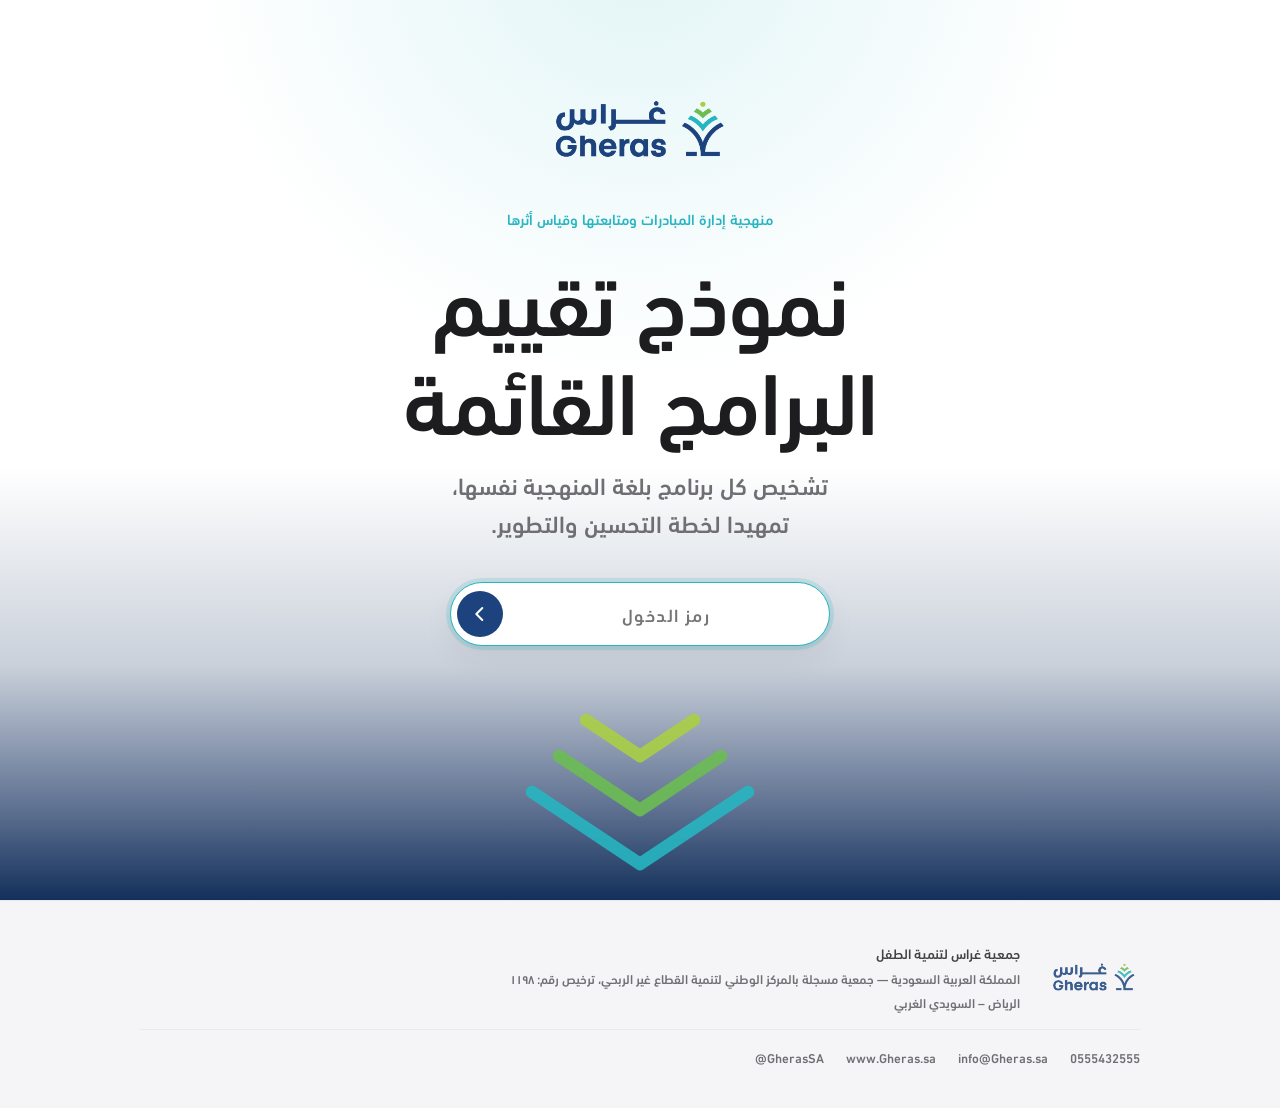
==== public/index.html @ 36a34390 "Add program evaluation form (Netlify site + Google Sheets Apps Script backend) Static Arabic RTL for" ====
<!doctype html>
<html lang="ar" dir="rtl">
<head>
  <meta charset="utf-8">
  <meta name="viewport" content="width=device-width, initial-scale=1, viewport-fit=cover">
  <meta name="theme-color" content="#ffffff">
  <meta name="robots" content="noindex, nofollow">
  <title>نموذج تقييم البرامج القائمة — غراس</title>
  <link rel="icon" type="image/png" href="assets/logo.png">
  <link rel="preload" href="assets/fonts/din-next-arabic.woff2" as="font" type="font/woff2" crossorigin>
  <link rel="stylesheet" href="styles.css">
</head>
<body>

  <!-- الشريط العلوي -->
  <header class="topbar" id="topbar" hidden>
    <div class="topbar-inner">
      <img class="topbar-logo" src="assets/logo.png" alt="غراس">
      <div class="topbar-title" id="topbarTitle"></div>
      <div class="topbar-save" id="saveState" aria-live="polite"></div>
    </div>
    <div class="progress" id="progress" aria-hidden="true"></div>
  </header>

  <main id="app">

    <!-- ١) شاشة الدخول -->
    <section class="screen gate" id="screenGate">
      <div class="gate-glow" aria-hidden="true"></div>
      <div class="gate-inner reveal">
        <img class="gate-logo" src="assets/logo.png" alt="جمعية غراس لتنمية الطفل">
        <p class="eyebrow">منهجية إدارة المبادرات ومتابعتها وقياس أثرها</p>
        <h1 class="display">نموذج تقييم<br>البرامج القائمة</h1>
        <p class="lede">تشخيص كل برنامج بلغة المنهجية نفسها،<br class="br-wide">تمهيدا لخطة التحسين والتطوير.</p>

        <form class="gate-form" id="gateForm" autocomplete="off" novalidate>
          <label class="sr-only" for="accessCode">رمز الدخول</label>
          <div class="pill-input">
            <input id="accessCode" type="password" inputmode="text" placeholder="رمز الدخول" required>
            <button type="submit" class="pill-btn" aria-label="دخول">
              <svg viewBox="0 0 24 24" width="22" height="22" aria-hidden="true"><path d="M14.5 5.5 8 12l6.5 6.5" fill="none" stroke="currentColor" stroke-width="2.2" stroke-linecap="round" stroke-linejoin="round"/></svg>
            </button>
          </div>
          <p class="form-msg" id="gateMsg" role="alert"></p>
        </form>
      </div>
      <div class="gate-art" aria-hidden="true">
        <svg viewBox="0 0 400 220" class="chevrons">
          <g fill="none" stroke-linecap="round" stroke-linejoin="round" stroke-width="14">
            <path class="c1" d="M140 40 L200 80 L260 40" stroke="#A9CF45"/>
            <path class="c2" d="M110 80 L200 140 L290 80" stroke="#6CBD53"/>
            <path class="c3" d="M80 120 L200 200 L320 120" stroke="#27B5C1"/>
          </g>
        </svg>
      </div>
    </section>

    <!-- ٢) التمهيد -->
    <section class="screen intro" id="screenIntro" hidden>
      <div class="hero">
        <p class="eyebrow reveal">جمعية غراس لتنمية الطفل</p>
        <h1 class="display reveal">تحليل،<br><span class="grad">لا محاسبة.</span></h1>
        <p class="lede reveal">الغرض كما تنص المنهجية: معرفة ما حدث ولماذا، لا البحث عن المقصر.</p>
        <div class="hero-meta reveal">
          <span>٧ محاور</span><span class="dot"></span><span>٣٨ سؤالا</span><span class="dot"></span><span>نحو ١٥ دقيقة</span>
        </div>
      </div>

      <div class="wrap">
        <article class="prose reveal">
          <p>الحمد لله رب العالمين وصلى الله وسلم على نبينا محمد وبعد:</p>
          <p>فمن مخرجات مشروع (آفاق) صاحب الأثر الكبير جاءت مبادرة (منهجية إدارة المبادرات ومتابعتها وقياس أثرها) من إعداد المستشار باسل الرشود لتقود المبادرة في الجمعية من الفكرة إلى قياس أثرها بلغة واحدة ونماذج عملية وتنقل إدارتها (من نمط قائم على النشاط إلى نمط قائم على الأثر يتمحور حول المستفيد)</p>
          <p>وتفعيلا لهذه المنهجية أعددنا (نموذج تقييم البرامج القائمة) تسهيلا لبدء خطة التحسين والتطوير المبنية كذلك على منهجية إدارة المبادرات ومتابعتها وهذا النموذج أولى خطواتها</p>
        </article>

        <div class="tiles">
          <div class="tile reveal">
            <span class="tile-k">موقع النموذج</span>
            <h3>تشخيص الواقع الحالي</h3>
            <p>ينقل تشخيص المحطة الأولى من مستوى الجمعية إلى مستوى كل برنامج فيحوله إلى بيانات قابلة للمقارنة.</p>
          </div>
          <div class="tile reveal">
            <span class="tile-k">موقع النموذج</span>
            <h3>ترحيل البيانات السابقة</h3>
            <p>يرصد البرامج القائمة بلغة المنهجية نفسها فيمهد لترحيلها وتمييزها بأنها (مرحلة) وفق المحطة السابعة.</p>
          </div>
        </div>

        <div class="flow reveal" aria-label="تسلسل المحاور">
          <span>الاحتياج والقيم</span><i></i>
          <span>تصميم المبادرة</span><i></i>
          <span>إدارة المبادرة</span><i></i>
          <span>متابعة المبادرة</span><i></i>
          <span>السلامة وحماية الطفل</span><i></i>
          <span>قياس الأثر</span><i></i>
          <span>التطوير المستمر</span>
        </div>

        <section class="rules reveal">
          <h2 class="h2">ضوابط عامة</h2>
          <dl>
            <div><dt>وحدة التقييم</dt><dd>يعبأ النموذج لكل برنامج قائم عن آخر دورة منفذة منه وتعامل الدورة معاملة (المبادرة) في المنهجية.</dd></div>
            <div><dt>المعبئ</dt><dd>مدير المبادرة ويراجعه قسم المتابعة وقياس الأثر في الزيارة الميدانية بالتحقق من عينة من الشواهد.</dd></div>
            <div><dt>الإجابة</dt><dd>يختار الوصف الأقرب لواقع المبادرة كما هو لا كما ينبغي أن يكون.</dd></div>
            <div><dt>الشاهد</dt><dd>يطلب الشاهد / الدليل عند اختيار (أ) ولكل سؤال خيار (لا ينطبق) مع ذكر السبب.</dd></div>
            <div><dt>الحجم</dt><dd>ما ورد فيه (للكبيرة) أو (للصغيرة) يجاب عنه بحسب حجم المبادرة.</dd></div>
            <div><dt>البرامج الجديدة</dt><dd>إن لم تسبق للبرنامج دورة منتهية يختار (لا ينطبق) في أسئلة الإغلاق والقياس اللاحق والتقرير الختامي والتطوير.</dd></div>
          </dl>
        </section>

        <div class="cta-row reveal">
          <button class="btn btn-primary btn-lg" id="startBtn" type="button">ابدأ التقييم</button>
          <p class="fine">تحفظ إجاباتك تلقائيا على جهازك كمسودة حتى ترسلها.</p>
        </div>
      </div>
    </section>

    <!-- ٣) خطوات النموذج -->
    <section class="screen steps" id="screenSteps" hidden>
      <div id="stepHost"></div>
    </section>

    <!-- ٤) تم الإرسال -->
    <section class="screen done" id="screenDone" hidden>
      <div class="done-inner">
        <svg class="done-mark" viewBox="0 0 120 120" aria-hidden="true">
          <circle cx="60" cy="60" r="54" fill="none" stroke="#6CBD53" stroke-width="6"/>
          <path d="M38 62 L54 78 L84 46" fill="none" stroke="#6CBD53" stroke-width="7" stroke-linecap="round" stroke-linejoin="round"/>
        </svg>
        <h1 class="display-sm">وصل التقييم.<br>شكرا لك.</h1>
        <p class="lede">سيراجعه قسم المتابعة وقياس الأثر ويتواصل معك عند الزيارة الميدانية.</p>
        <p class="ref" id="doneRef"></p>
        <button class="btn btn-ghost" id="newBtn" type="button">تقييم برنامج آخر</button>
      </div>
    </section>
  </main>

  <!-- شريط التنقل السفلي -->
  <nav class="dock" id="dock" hidden>
    <div class="dock-inner">
      <button class="btn btn-ghost" id="prevBtn" type="button">السابق</button>
      <div class="dock-count" id="dockCount"></div>
      <button class="btn btn-primary" id="nextBtn" type="button">التالي</button>
    </div>
  </nav>

  <!-- نافذة الإرسال -->
  <div class="overlay" id="overlay" hidden>
    <div class="overlay-card" role="status" aria-live="polite">
      <div class="spinner" aria-hidden="true"></div>
      <p id="overlayText">جار الإرسال…</p>
      <div class="bar"><span id="overlayBar"></span></div>
    </div>
  </div>

  <div class="toast" id="toast" role="status" aria-live="polite"></div>

  <footer class="footer">
    <div class="footer-inner">
      <img src="assets/logo.png" alt="غراس" class="footer-logo">
      <div class="footer-text">
        <strong>جمعية غراس لتنمية الطفل</strong>
        <span>المملكة العربية السعودية — جمعية مسجلة بالمركز الوطني لتنمية القطاع غير الربحي، ترخيص رقم: ١١٩٨</span>
        <span>الرياض – السويدي الغربي</span>
      </div>
      <div class="footer-links">
        <a href="tel:0555432555" dir="ltr">0555432555</a>
        <a href="mailto:info@Gheras.sa" dir="ltr">info@Gheras.sa</a>
        <a href="https://www.Gheras.sa" target="_blank" rel="noopener" dir="ltr">www.Gheras.sa</a>
        <a href="https://x.com/GherasSA" target="_blank" rel="noopener" dir="ltr">@GherasSA</a>
      </div>
    </div>
  </footer>

  <script src="config.js"></script>
  <script src="questions.js"></script>
  <script src="app.js"></script>
</body>
</html>
---- public/styles.css ----
/* نموذج تقييم البرامج القائمة — غراس */

@font-face {
  font-family: "Gheras";
  src: url("assets/fonts/din-next-arabic.woff2") format("woff2");
  font-weight: 100 900;
  font-style: normal;
  font-display: swap;
}

:root {
  --navy: #1C437D;
  --navy-deep: #13305B;
  --teal: #27B5C1;
  --green: #6CBD53;
  --lime: #A9CF45;
  --gray: #6F6F6E;

  --ink: #1d1d1f;
  --ink-2: #424245;
  --muted: #6e6e73;
  --line: #d2d2d7;
  --line-soft: #e8e8ed;
  --surface: #f5f5f7;
  --bg: #ffffff;
  --danger: #c4332b;
  --danger-bg: #fdf1f0;

  --radius-xl: 28px;
  --radius-lg: 20px;
  --radius-md: 14px;
  --ease: cubic-bezier(.25, .1, .25, 1);
  --ease-out: cubic-bezier(.16, 1, .3, 1);
  --shadow: 0 2px 6px rgba(0,0,0,.04), 0 12px 32px rgba(0,0,0,.06);
  --gutter: clamp(16px, 4vw, 40px);
  --dock-h: 76px;
}

* { box-sizing: border-box; }
html { -webkit-text-size-adjust: 100%; scroll-behavior: smooth; }
body {
  margin: 0;
  font-family: "Gheras", "Segoe UI", Tahoma, system-ui, sans-serif;
  font-weight: 500;
  font-synthesis: none;
  color: var(--ink);
  background: var(--bg);
  line-height: 1.7;
  -webkit-font-smoothing: antialiased;
  text-rendering: optimizeLegibility;
}
img { max-width: 100%; display: block; }
button, input, textarea, select { font: inherit; color: inherit; }
[hidden] { display: none !important; }
.sr-only { position: absolute; width: 1px; height: 1px; overflow: hidden; clip: rect(0 0 0 0); white-space: nowrap; }
:focus-visible { outline: 3px solid color-mix(in srgb, var(--teal) 60%, transparent); outline-offset: 3px; border-radius: 10px; }

/* ——— الطباعة ——— */
.eyebrow { color: var(--teal); font-size: 15px; letter-spacing: 0; margin: 0 0 14px; }
.display {
  font-size: clamp(42px, 8vw, 88px);
  line-height: 1.12;
  margin: 0 0 22px;
  letter-spacing: -.01em;
  color: var(--ink);
}
.display-sm { font-size: clamp(34px, 6vw, 56px); line-height: 1.2; margin: 24px 0 14px; }
.lede { font-size: clamp(18px, 2.4vw, 24px); color: var(--muted); margin: 0 auto; max-width: 34ch; line-height: 1.6; }
.h2 { font-size: clamp(28px, 4vw, 40px); margin: 0 0 28px; line-height: 1.25; }
.grad {
  background: linear-gradient(100deg, var(--navy) 10%, var(--teal) 55%, var(--green) 95%);
  -webkit-background-clip: text; background-clip: text; color: transparent;
}
.fine { font-size: 14px; color: var(--muted); margin: 14px 0 0; }

/* ——— الحركة ——— */
.reveal { opacity: 0; transform: translateY(24px); transition: opacity .9s var(--ease-out), transform .9s var(--ease-out); }
.reveal.in { opacity: 1; transform: none; }
@media (prefers-reduced-motion: reduce) {
  .reveal { opacity: 1; transform: none; transition: none; }
  * { animation: none !important; transition-duration: .01ms !important; scroll-behavior: auto !important; }
}

/* ——— الأزرار ——— */
.btn {
  border: 0; cursor: pointer; border-radius: 980px;
  padding: 12px 26px; font-size: 17px; min-height: 48px;
  transition: background .25s var(--ease), color .25s var(--ease), transform .15s var(--ease), opacity .2s;
}
.btn:active { transform: scale(.97); }
.btn:disabled { opacity: .4; cursor: default; }
.btn-primary { background: var(--navy); color: #fff; }
.btn-primary:hover { background: var(--navy-deep); }
.btn-ghost { background: transparent; color: var(--navy); }
.btn-ghost:hover { background: var(--surface); }
.btn-lg { font-size: 19px; padding: 16px 40px; min-height: 58px; }
.link-btn { background: none; border: 0; color: var(--teal); cursor: pointer; padding: 0; font-size: 15px; }

/* ——— الشريط العلوي ——— */
.topbar {
  position: sticky; top: 0; z-index: 40;
  background: rgba(255,255,255,.78);
  -webkit-backdrop-filter: saturate(180%) blur(20px);
  backdrop-filter: saturate(180%) blur(20px);
  border-bottom: 1px solid rgba(0,0,0,.06);
}
.topbar-inner {
  max-width: 1080px; margin: 0 auto; height: 56px;
  padding: 0 var(--gutter);
  display: grid; grid-template-columns: auto 1fr auto; align-items: center; gap: 16px;
}
.topbar-logo { height: 30px; width: auto; }
.topbar-title { font-size: 15px; color: var(--ink-2); text-align: center; white-space: nowrap; overflow: hidden; text-overflow: ellipsis; }
.topbar-save { font-size: 13px; color: var(--muted); min-width: 80px; text-align: left; transition: opacity .4s; }
.progress { display: grid; grid-auto-flow: column; grid-auto-columns: 1fr; gap: 3px; height: 3px; padding: 0; }
.progress span { background: var(--line-soft); transition: background .5s var(--ease); }
.progress span.on { background: var(--teal); }
.progress span.done { background: var(--navy); }
.progress span.cur { background: linear-gradient(90deg, var(--teal), var(--lime)); }

/* ——— شاشة الدخول ——— */
.gate {
  min-height: 100svh; position: relative; overflow: hidden;
  display: grid; place-items: center; text-align: center;
  padding: 72px var(--gutter) 200px;
  background: linear-gradient(180deg, #fff 0%, #fff 52%, #c9d0da 74%, #5d7090 90%, var(--navy-deep) 100%);
}
.gate-inner { position: relative; z-index: 2; max-width: 720px; }
.gate-logo { width: 190px; margin: 0 auto 36px; }
.gate-form { margin: 40px auto 0; max-width: 380px; }
.pill-input {
  display: flex; align-items: center; gap: 6px;
  background: #fff; border: 1px solid var(--line); border-radius: 980px;
  padding: 6px; box-shadow: var(--shadow);
  transition: border-color .2s, box-shadow .2s;
}
.pill-input:focus-within { border-color: var(--teal); box-shadow: 0 0 0 4px color-mix(in srgb, var(--teal) 18%, transparent), var(--shadow); }
.pill-input input { flex: 1; min-width: 0; border: 0; outline: 0; background: transparent; font-size: 18px; padding: 10px 18px; text-align: center; letter-spacing: .08em; }
.pill-btn {
  width: 46px; height: 46px; flex: none; border-radius: 50%; border: 0; cursor: pointer;
  background: var(--navy); color: #fff; display: grid; place-items: center;
  transition: transform .15s, background .2s;
}
.pill-btn:hover { background: var(--navy-deep); }
.pill-btn:active { transform: scale(.93); }
.form-msg { min-height: 26px; margin: 12px 0 0; font-size: 15px; color: var(--danger); }
.gate.shake .pill-input { animation: shake .45s; }
@keyframes shake { 20%,60% { transform: translateX(-8px); } 40%,80% { transform: translateX(8px); } }
.gate-art { position: absolute; inset: auto 0 18px; z-index: 1; display: grid; place-items: center; opacity: .9; }
.chevrons { width: min(360px, 70vw); }
.chevrons path { stroke-dasharray: 400; stroke-dashoffset: 400; animation: draw 1.6s var(--ease-out) forwards; }
.chevrons .c2 { animation-delay: .2s; }
.chevrons .c3 { animation-delay: .4s; }
@keyframes draw { to { stroke-dashoffset: 0; } }
.gate-glow {
  position: absolute; width: 900px; height: 900px; border-radius: 50%;
  top: -520px; inset-inline-start: 50%; transform: translateX(50%);
  background: radial-gradient(closest-side, color-mix(in srgb, var(--teal) 14%, transparent), transparent);
  pointer-events: none;
}

/* ——— التمهيد ——— */
.hero { text-align: center; padding: clamp(80px, 14vw, 160px) var(--gutter) clamp(60px, 9vw, 110px); }
.hero-meta { display: inline-flex; align-items: center; gap: 14px; margin-top: 34px; color: var(--ink-2); font-size: 16px; flex-wrap: wrap; justify-content: center; }
.hero-meta .dot { width: 4px; height: 4px; border-radius: 50%; background: var(--line); }
.wrap { max-width: 980px; margin: 0 auto; padding: 0 var(--gutter) 120px; }
.prose { max-width: 760px; margin: 0 auto 80px; font-size: clamp(18px, 2vw, 21px); color: var(--ink-2); line-height: 1.95; }
.prose p { margin: 0 0 1.1em; }
.tiles { display: grid; grid-template-columns: repeat(auto-fit, minmax(280px, 1fr)); gap: 20px; margin-bottom: 60px; }
.tile { background: var(--surface); border-radius: var(--radius-xl); padding: 40px 36px; }
.tile-k { font-size: 14px; color: var(--teal); }
.tile h3 { font-size: 28px; margin: 8px 0 12px; font-weight: 500; line-height: 1.3; }
.tile p { margin: 0; color: var(--ink-2); font-size: 17px; }
.flow { display: flex; flex-wrap: wrap; align-items: center; justify-content: center; gap: 10px 12px; margin: 0 auto 90px; max-width: 860px; }
.flow span { background: #fff; border: 1px solid var(--line-soft); border-radius: 980px; padding: 8px 18px; font-size: 15px; color: var(--ink-2); }
.flow i { width: 14px; height: 2px; background: var(--line); border-radius: 2px; }
.rules { border-top: 1px solid var(--line-soft); padding-top: 60px; }
.rules dl { margin: 0; display: grid; grid-template-columns: repeat(auto-fit, minmax(280px, 1fr)); gap: 36px 48px; }
.rules dt { font-size: 19px; color: var(--navy); margin-bottom: 6px; }
.rules dd { margin: 0; color: var(--ink-2); font-size: 17px; }
.cta-row { text-align: center; margin-top: 90px; }

/* ——— الخطوات ——— */
.steps { padding-bottom: calc(var(--dock-h) + 60px); }
.step { animation: stepIn .6s var(--ease-out); }
@keyframes stepIn { from { opacity: 0; transform: translateY(18px); } to { opacity: 1; transform: none; } }

.step-hero { max-width: 980px; margin: 0 auto; padding: clamp(56px, 9vw, 110px) var(--gutter) 40px; display: grid; grid-template-columns: 1fr auto; align-items: end; gap: 24px; }
.step-hero .eyebrow { margin-bottom: 8px; }
.step-hero h1 { font-size: clamp(36px, 6.4vw, 68px); line-height: 1.15; margin: 0 0 14px; font-weight: 500; }
.step-hero p { font-size: clamp(18px, 2.2vw, 22px); color: var(--muted); margin: 0; }
.axis-num {
  font-size: clamp(110px, 18vw, 210px); line-height: .8; user-select: none;
  background: linear-gradient(160deg, var(--lime) 0%, var(--green) 30%, var(--teal) 62%, var(--navy) 100%);
  -webkit-background-clip: text; background-clip: text; color: transparent;
}
.axis-num.safety { background: linear-gradient(160deg, var(--teal), var(--navy)); -webkit-background-clip: text; background-clip: text; }
.step-body { max-width: 860px; margin: 0 auto; padding: 0 var(--gutter); }

.safety-banner {
  display: flex; gap: 14px; align-items: flex-start;
  background: color-mix(in srgb, var(--teal) 9%, #fff); border-radius: var(--radius-lg);
  padding: 18px 22px; margin: 0 0 28px; color: var(--ink-2); font-size: 16px;
}
.safety-banner svg { flex: none; margin-top: 3px; }

/* بطاقة السؤال */
.q {
  background: var(--surface); border-radius: var(--radius-xl);
  padding: clamp(24px, 4vw, 40px); margin-bottom: 20px;
  transition: box-shadow .3s var(--ease), background .3s;
  scroll-margin-top: 90px;
}
.q.missing { box-shadow: 0 0 0 2px var(--danger) inset; background: var(--danger-bg); }
.q-head { display: flex; gap: 14px; align-items: baseline; margin-bottom: 6px; }
.q-num { flex: none; font-size: 14px; color: var(--navy); background: #fff; border-radius: 980px; padding: 3px 12px; min-width: 52px; text-align: center; }
.q-text { font-size: clamp(19px, 2.4vw, 23px); line-height: 1.5; margin: 0; font-weight: 500; }
.q-note { margin: 10px 0 0; font-size: 15px; color: var(--muted); padding-inline-start: 66px; }
.q-note.sized { color: var(--navy); }
.opts { list-style: none; margin: 22px 0 0; padding: 0; display: grid; gap: 10px; }
.opt {
  position: relative; display: flex; align-items: center; gap: 14px;
  background: #fff; border-radius: var(--radius-md); padding: 16px 18px;
  border: 1.5px solid transparent; cursor: pointer;
  transition: border-color .2s var(--ease), box-shadow .2s var(--ease), transform .12s;
}
.opt:hover { border-color: var(--line); }
.opt:active { transform: scale(.995); }
.opt input { position: absolute; opacity: 0; pointer-events: none; }
.opt-letter {
  flex: none; width: 34px; height: 34px; border-radius: 50%;
  display: grid; place-items: center; font-size: 16px;
  background: var(--surface); color: var(--ink-2);
  transition: background .25s var(--ease), color .25s var(--ease);
}
.opt-text { font-size: 17px; line-height: 1.55; }
.opt.checked { border-color: var(--navy); box-shadow: 0 6px 20px rgba(28,67,125,.10); }
.opt.checked .opt-letter { background: var(--navy); color: #fff; }
.opt.na .opt-letter { font-size: 13px; }
.opt.na.checked { border-color: var(--gray); box-shadow: none; }
.opt.na.checked .opt-letter { background: var(--gray); }
.opt.locked { cursor: default; }
.opt input:focus-visible + .opt-letter { outline: 3px solid color-mix(in srgb, var(--teal) 60%, transparent); outline-offset: 2px; }

/* ملحق الشاهد / السبب */
.extra { overflow: hidden; display: grid; grid-template-rows: 0fr; transition: grid-template-rows .45s var(--ease-out); }
.extra.open { grid-template-rows: 1fr; }
.extra > div { min-height: 0; }
.extra-in { padding-top: 18px; display: grid; gap: 12px; }
.extra-label { font-size: 15px; color: var(--navy); display: flex; align-items: center; gap: 8px; }
.extra-label small { color: var(--muted); font-size: 13px; }
.auto-tag { font-size: 13px; color: var(--muted); }

/* حقول */
.field { display: grid; gap: 8px; }
.field > label, .field-label { font-size: 15px; color: var(--ink-2); }
.field .req { color: var(--danger); margin-inline-start: 2px; }
.input, .textarea {
  width: 100%; background: #fff; border: 1px solid var(--line); border-radius: 12px;
  padding: 13px 16px; font-size: 17px; outline: 0; min-height: 50px;
  transition: border-color .2s, box-shadow .2s;
}
.textarea { min-height: 96px; resize: vertical; line-height: 1.6; }
.input:focus, .textarea:focus { border-color: var(--teal); box-shadow: 0 0 0 4px color-mix(in srgb, var(--teal) 16%, transparent); }
.input.bad, .textarea.bad { border-color: var(--danger); background: var(--danger-bg); }
.input[type="date"] { direction: rtl; }
.input[dir="ltr"] { text-align: left; }
.hint { font-size: 14px; color: var(--muted); margin: 0; }

/* رفع الملفات */
.drop {
  border: 1.5px dashed var(--line); border-radius: 14px; background: #fff;
  padding: 18px; text-align: center; cursor: pointer; color: var(--muted); font-size: 15px;
  transition: border-color .2s, background .2s;
}
.drop:hover, .drop.over { border-color: var(--teal); background: color-mix(in srgb, var(--teal) 6%, #fff); color: var(--ink-2); }
.drop svg { margin: 0 auto 6px; color: var(--teal); }
.files { list-style: none; margin: 0; padding: 0; display: grid; gap: 8px; }
.files li { display: flex; align-items: center; gap: 10px; background: #fff; border-radius: 12px; padding: 10px 14px; font-size: 15px; }
.files .fname { flex: 1; min-width: 0; overflow: hidden; text-overflow: ellipsis; white-space: nowrap; direction: ltr; text-align: right; }
.files .fsize { color: var(--muted); font-size: 13px; }
.files button { border: 0; background: var(--surface); width: 28px; height: 28px; border-radius: 50%; cursor: pointer; color: var(--muted); font-size: 16px; line-height: 1; }
.files button:hover { background: var(--danger-bg); color: var(--danger); }

/* بيانات المبادرة */
.card { background: var(--surface); border-radius: var(--radius-xl); padding: clamp(24px, 4vw, 40px); margin-bottom: 20px; }
.card-title { font-size: 22px; margin: 0 0 22px; font-weight: 500; }
.grid { display: grid; gap: 18px; }
.grid-2 { grid-template-columns: repeat(auto-fit, minmax(220px, 1fr)); }
.grid-3 { grid-template-columns: repeat(auto-fit, minmax(170px, 1fr)); }
.seg { display: flex; flex-wrap: wrap; gap: 8px; }
.seg label {
  position: relative; cursor: pointer; background: #fff; border: 1.5px solid transparent;
  border-radius: 980px; padding: 10px 20px; font-size: 16px; transition: border-color .2s, background .2s, color .2s;
}
.seg label:hover { border-color: var(--line); }
.seg input { position: absolute; opacity: 0; pointer-events: none; }
.seg label.checked { background: var(--navy); color: #fff; border-color: var(--navy); }
.seg label:focus-within { outline: 3px solid color-mix(in srgb, var(--teal) 50%, transparent); outline-offset: 2px; }
.seg.bad label { border-color: var(--danger); }

.size-cards { display: grid; grid-template-columns: repeat(auto-fit, minmax(240px, 1fr)); gap: 14px; }
.size-card {
  position: relative; cursor: pointer; background: #fff; border-radius: var(--radius-lg); padding: 24px;
  border: 2px solid transparent; transition: border-color .2s, box-shadow .25s;
}
.size-card:hover { border-color: var(--line); }
.size-card input { position: absolute; opacity: 0; pointer-events: none; }
.size-card.checked { border-color: var(--navy); box-shadow: 0 8px 26px rgba(28,67,125,.12); }
.size-card:focus-within { outline: 3px solid color-mix(in srgb, var(--teal) 50%, transparent); outline-offset: 2px; }
.size-card h4 { margin: 0 0 8px; font-size: 22px; font-weight: 500; display: flex; align-items: center; gap: 10px; }
.size-card p { margin: 0; color: var(--ink-2); font-size: 15px; line-height: 1.75; }
.size-ico { width: 34px; height: 34px; }
.size-card.bad { border-color: var(--danger); }
.suggest {
  margin-top: 16px; font-size: 15px; color: var(--navy);
  background: color-mix(in srgb, var(--lime) 18%, #fff); border-radius: 12px; padding: 12px 16px;
}
.rule-note { margin-top: 14px; font-size: 14px; color: var(--muted); }

/* المراجعة */
.review-grid { display: grid; gap: 10px; margin-bottom: 28px; }
.review-row {
  display: grid; grid-template-columns: 1fr auto auto; gap: 16px; align-items: center;
  background: var(--surface); border-radius: 16px; padding: 16px 20px; cursor: pointer; border: 0; text-align: inherit; width: 100%;
  transition: background .2s;
}
.review-row:hover { background: var(--line-soft); }
.review-row .rr-t { font-size: 17px; }
.review-row .rr-c { font-size: 14px; color: var(--muted); }
.ring { width: 34px; height: 34px; }
.ring circle { fill: none; stroke-width: 4; }
.ring .bg { stroke: var(--line-soft); }
.ring .fg { stroke: var(--green); stroke-linecap: round; transform: rotate(-90deg); transform-origin: center; transition: stroke-dashoffset .8s var(--ease-out); }

/* شريط التنقل */
.dock {
  position: fixed; inset: auto 0 0 0; z-index: 40;
  background: rgba(255,255,255,.82);
  -webkit-backdrop-filter: saturate(180%) blur(20px);
  backdrop-filter: saturate(180%) blur(20px);
  border-top: 1px solid rgba(0,0,0,.06);
  padding-bottom: env(safe-area-inset-bottom);
}
.dock-inner { max-width: 860px; margin: 0 auto; height: var(--dock-h); padding: 0 var(--gutter); display: flex; align-items: center; justify-content: space-between; gap: 12px; }
.dock-count { font-size: 14px; color: var(--muted); text-align: center; }
.dock .btn-primary { min-width: 130px; }

/* النافذة والتنبيه */
.overlay { position: fixed; inset: 0; z-index: 60; background: rgba(255,255,255,.7); -webkit-backdrop-filter: blur(12px); backdrop-filter: blur(12px); display: grid; place-items: center; padding: var(--gutter); }
.overlay-card { background: #fff; border-radius: var(--radius-xl); box-shadow: var(--shadow); padding: 36px 40px; text-align: center; width: min(380px, 100%); }
.overlay-card p { margin: 18px 0 14px; font-size: 17px; }
.spinner { width: 40px; height: 40px; margin: 0 auto; border-radius: 50%; border: 3px solid var(--line-soft); border-top-color: var(--teal); animation: spin .9s linear infinite; }
@keyframes spin { to { transform: rotate(360deg); } }
.bar { height: 4px; background: var(--line-soft); border-radius: 4px; overflow: hidden; }
.bar span { display: block; height: 100%; width: 0; background: linear-gradient(90deg, var(--teal), var(--green)); transition: width .4s var(--ease); }
.toast {
  position: fixed; z-index: 70; inset-inline: 0; bottom: calc(var(--dock-h) + 20px + env(safe-area-inset-bottom));
  margin: 0 auto; width: max-content; max-width: calc(100% - 32px);
  background: rgba(29,29,31,.92); color: #fff; padding: 12px 22px; border-radius: 980px; font-size: 15px;
  opacity: 0; transform: translateY(10px); pointer-events: none; transition: opacity .3s, transform .3s var(--ease-out);
}
.toast.show { opacity: 1; transform: none; }

/* تم */
.done { min-height: 80svh; display: grid; place-items: center; text-align: center; padding: 80px var(--gutter); }
.done-mark { width: 104px; height: 104px; margin: 0 auto; }
.done-mark circle { stroke-dasharray: 340; stroke-dashoffset: 340; animation: draw 1s var(--ease-out) forwards; }
.done-mark path { stroke-dasharray: 80; stroke-dashoffset: 80; animation: draw .6s .7s var(--ease-out) forwards; }
.ref { color: var(--muted); font-size: 15px; margin: 22px 0 30px; direction: ltr; }

/* التذييل */
.footer { background: var(--surface); border-top: 1px solid var(--line-soft); }
.footer-inner { max-width: 1080px; margin: 0 auto; padding: 40px var(--gutter) calc(40px + var(--dock-h)); display: grid; grid-template-columns: auto 1fr; gap: 16px 28px; align-items: center; font-size: 13px; color: var(--muted); }
.footer-logo { height: 40px; width: auto; opacity: .85; }
.footer-text { display: grid; gap: 2px; }
.footer-text strong { color: var(--ink-2); font-weight: 500; font-size: 14px; }
.footer-links { grid-column: 1 / -1; display: flex; flex-wrap: wrap; gap: 8px 22px; border-top: 1px solid var(--line-soft); padding-top: 16px; }
.footer-links a { color: var(--muted); text-decoration: none; }
.footer-links a:hover { color: var(--navy); }
body.gate-mode .footer-inner { padding-bottom: 40px; }

@media (max-width: 640px) {
  .step-hero { grid-template-columns: 1fr; }
  .axis-num { order: -1; font-size: 96px; }
  .q-note { padding-inline-start: 0; }
  .q-head { flex-direction: column; gap: 10px; }
  .opt { padding: 14px; }
  .opt-text { font-size: 16px; }
  .dock .btn { padding: 12px 18px; }
  .dock .btn-primary { min-width: 108px; }
  .topbar-save { min-width: 0; }
  .br-wide { display: none; }
  .review-row { grid-template-columns: 1fr auto; }
  .review-row .rr-c { display: none; }
}
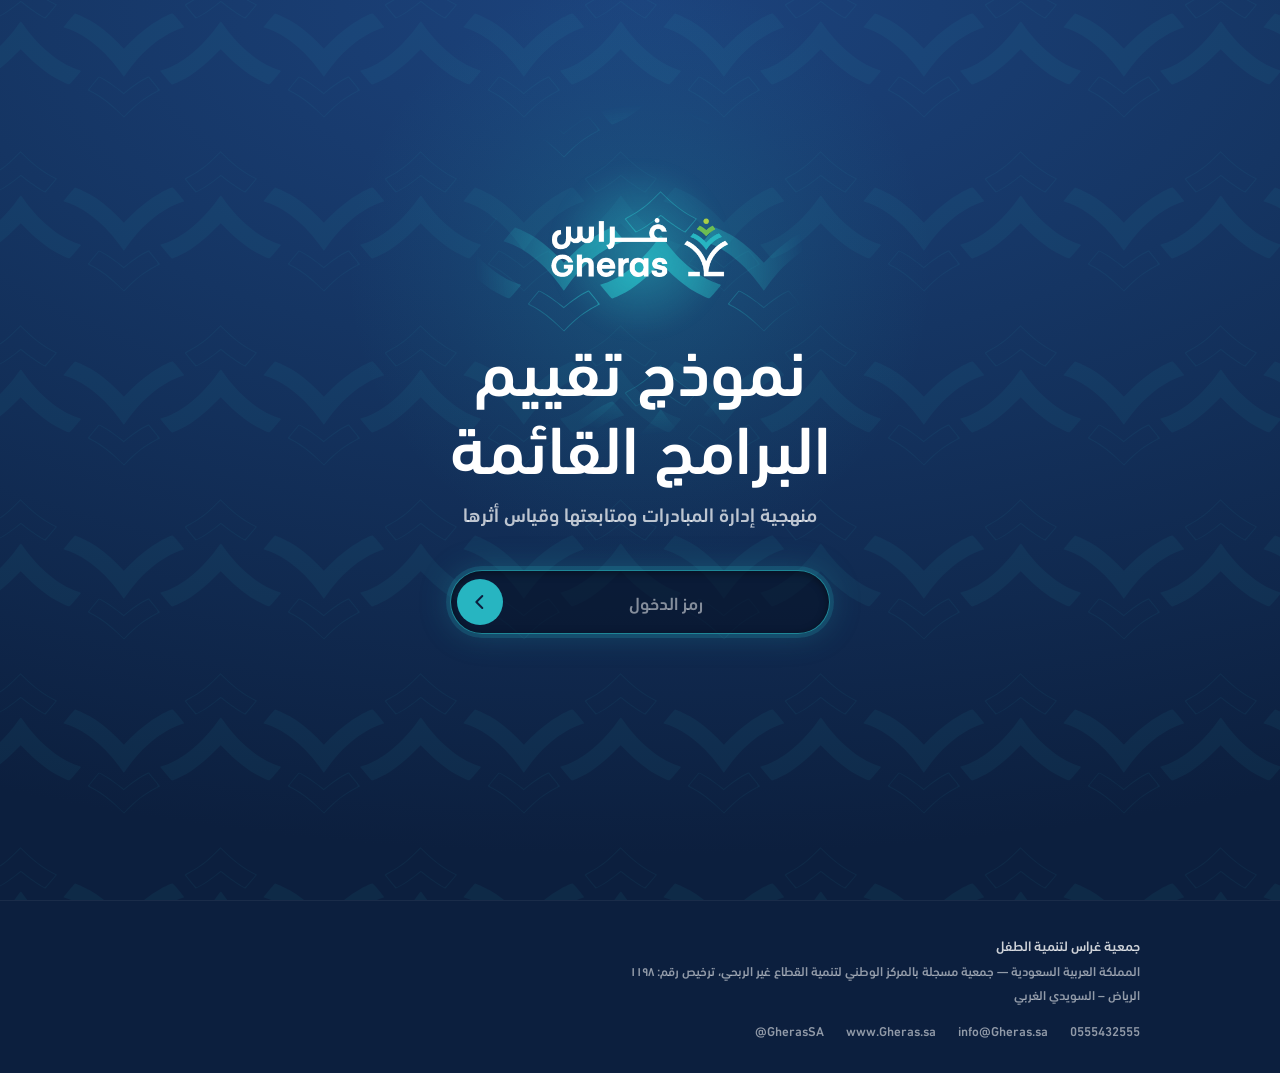
==== commit 2cac3217: "Redesign: direct entry, navy stage with brand pattern, day/night mode - Remove the intro screen; the" ====
--- a/public/index.html
+++ b/public/index.html
@@ -3,11 +3,15 @@
 <head>
   <meta charset="utf-8">
   <meta name="viewport" content="width=device-width, initial-scale=1, viewport-fit=cover">
-  <meta name="theme-color" content="#ffffff">
+  <meta name="theme-color" content="#0D2142">
   <meta name="robots" content="noindex, nofollow">
   <title>نموذج تقييم البرامج القائمة — غراس</title>
   <link rel="icon" type="image/png" href="assets/logo.png">
   <link rel="preload" href="assets/fonts/din-next-arabic.woff2" as="font" type="font/woff2" crossorigin>
+  <script>
+    // تطبيق الوضع المحفوظ قبل الرسم لتجنب الوميض
+    try { var t = localStorage.getItem("gheras-theme"); if (t === "dark" || t === "light") document.documentElement.setAttribute("data-theme", t); } catch (e) {}
+  </script>
   <link rel="stylesheet" href="styles.css">
 </head>
 <body>
@@ -15,122 +19,74 @@
   <!-- الشريط العلوي -->
   <header class="topbar" id="topbar" hidden>
     <div class="topbar-inner">
-      <img class="topbar-logo" src="assets/logo.png" alt="غراس">
+      <img class="topbar-logo logo-color" src="assets/logo.png" alt="غراس">
+      <img class="topbar-logo logo-white" src="assets/logo-white.png" alt="" aria-hidden="true">
       <div class="topbar-title" id="topbarTitle"></div>
-      <div class="topbar-save" id="saveState" aria-live="polite"></div>
+      <div class="topbar-end">
+        <span class="topbar-save" id="saveState" aria-live="polite"></span>
+        <button class="tt" id="themeToggle" type="button" aria-label="الوضع الليلي" aria-pressed="false">
+          <span class="tt-hole" aria-hidden="true"></span>
+          <svg class="tt-man" viewBox="0 0 12 22" aria-hidden="true">
+            <circle cx="6" cy="3.2" r="2.6"/>
+            <path class="tt-body" d="M6 6v7.5"/>
+            <path class="tt-arm" d="M6 8.5 3 11.5M6 8.5l3 3"/>
+            <path class="tt-leg tt-leg-a" d="M6 13.5 3.6 20"/>
+            <path class="tt-leg tt-leg-b" d="M6 13.5 8.4 20"/>
+          </svg>
+          <span class="tt-knob" aria-hidden="true">
+            <svg class="tt-sun" viewBox="0 0 24 24"><circle cx="12" cy="12" r="4.6"/><path d="M12 2.5v2.4M12 19.1v2.4M2.5 12h2.4M19.1 12h2.4M5.3 5.3 7 7M17 17l1.7 1.7M5.3 18.7 7 17M17 7l1.7-1.7"/></svg>
+            <svg class="tt-moon" viewBox="0 0 24 24"><path d="M20 14.6A8.2 8.2 0 0 1 9.4 4a8.2 8.2 0 1 0 10.6 10.6Z"/></svg>
+          </span>
+        </button>
+      </div>
     </div>
-    <div class="progress" id="progress" aria-hidden="true"></div>
+    <div class="progress" aria-hidden="true"><span id="progressFill"></span></div>
   </header>
 
   <main id="app">
 
-    <!-- ١) شاشة الدخول -->
-    <section class="screen gate" id="screenGate">
-      <div class="gate-glow" aria-hidden="true"></div>
-      <div class="gate-inner reveal">
-        <img class="gate-logo" src="assets/logo.png" alt="جمعية غراس لتنمية الطفل">
-        <p class="eyebrow">منهجية إدارة المبادرات ومتابعتها وقياس أثرها</p>
-        <h1 class="display">نموذج تقييم<br>البرامج القائمة</h1>
-        <p class="lede">تشخيص كل برنامج بلغة المنهجية نفسها،<br class="br-wide">تمهيدا لخطة التحسين والتطوير.</p>
-
+    <!-- الدخول -->
+    <section class="screen stage" id="screenGate">
+      <div class="stage-pattern" aria-hidden="true"></div>
+      <div class="stage-light" aria-hidden="true"></div>
+      <div class="stage-inner">
+        <div class="stage-logo">
+          <span class="halo" aria-hidden="true"></span>
+          <img src="assets/logo-white.png" alt="جمعية غراس لتنمية الطفل">
+        </div>
+        <h1 class="stage-title">نموذج تقييم<br>البرامج القائمة</h1>
+        <p class="stage-sub">منهجية إدارة المبادرات ومتابعتها وقياس أثرها</p>
         <form class="gate-form" id="gateForm" autocomplete="off" novalidate>
           <label class="sr-only" for="accessCode">رمز الدخول</label>
-          <div class="pill-input">
-            <input id="accessCode" type="password" inputmode="text" placeholder="رمز الدخول" required>
-            <button type="submit" class="pill-btn" aria-label="دخول">
+          <div class="code-well">
+            <input id="accessCode" type="password" placeholder="رمز الدخول" required>
+            <button type="submit" class="code-go" aria-label="دخول">
               <svg viewBox="0 0 24 24" width="22" height="22" aria-hidden="true"><path d="M14.5 5.5 8 12l6.5 6.5" fill="none" stroke="currentColor" stroke-width="2.2" stroke-linecap="round" stroke-linejoin="round"/></svg>
             </button>
           </div>
           <p class="form-msg" id="gateMsg" role="alert"></p>
         </form>
       </div>
-      <div class="gate-art" aria-hidden="true">
-        <svg viewBox="0 0 400 220" class="chevrons">
-          <g fill="none" stroke-linecap="round" stroke-linejoin="round" stroke-width="14">
-            <path class="c1" d="M140 40 L200 80 L260 40" stroke="#A9CF45"/>
-            <path class="c2" d="M110 80 L200 140 L290 80" stroke="#6CBD53"/>
-            <path class="c3" d="M80 120 L200 200 L320 120" stroke="#27B5C1"/>
-          </g>
-        </svg>
-      </div>
     </section>
 
-    <!-- ٢) التمهيد -->
-    <section class="screen intro" id="screenIntro" hidden>
-      <div class="hero">
-        <p class="eyebrow reveal">جمعية غراس لتنمية الطفل</p>
-        <h1 class="display reveal">تحليل،<br><span class="grad">لا محاسبة.</span></h1>
-        <p class="lede reveal">الغرض كما تنص المنهجية: معرفة ما حدث ولماذا، لا البحث عن المقصر.</p>
-        <div class="hero-meta reveal">
-          <span>٧ محاور</span><span class="dot"></span><span>٣٨ سؤالا</span><span class="dot"></span><span>نحو ١٥ دقيقة</span>
-        </div>
-      </div>
-
-      <div class="wrap">
-        <article class="prose reveal">
-          <p>الحمد لله رب العالمين وصلى الله وسلم على نبينا محمد وبعد:</p>
-          <p>فمن مخرجات مشروع (آفاق) صاحب الأثر الكبير جاءت مبادرة (منهجية إدارة المبادرات ومتابعتها وقياس أثرها) من إعداد المستشار باسل الرشود لتقود المبادرة في الجمعية من الفكرة إلى قياس أثرها بلغة واحدة ونماذج عملية وتنقل إدارتها (من نمط قائم على النشاط إلى نمط قائم على الأثر يتمحور حول المستفيد)</p>
-          <p>وتفعيلا لهذه المنهجية أعددنا (نموذج تقييم البرامج القائمة) تسهيلا لبدء خطة التحسين والتطوير المبنية كذلك على منهجية إدارة المبادرات ومتابعتها وهذا النموذج أولى خطواتها</p>
-        </article>
-
-        <div class="tiles">
-          <div class="tile reveal">
-            <span class="tile-k">موقع النموذج</span>
-            <h3>تشخيص الواقع الحالي</h3>
-            <p>ينقل تشخيص المحطة الأولى من مستوى الجمعية إلى مستوى كل برنامج فيحوله إلى بيانات قابلة للمقارنة.</p>
-          </div>
-          <div class="tile reveal">
-            <span class="tile-k">موقع النموذج</span>
-            <h3>ترحيل البيانات السابقة</h3>
-            <p>يرصد البرامج القائمة بلغة المنهجية نفسها فيمهد لترحيلها وتمييزها بأنها (مرحلة) وفق المحطة السابعة.</p>
-          </div>
-        </div>
-
-        <div class="flow reveal" aria-label="تسلسل المحاور">
-          <span>الاحتياج والقيم</span><i></i>
-          <span>تصميم المبادرة</span><i></i>
-          <span>إدارة المبادرة</span><i></i>
-          <span>متابعة المبادرة</span><i></i>
-          <span>السلامة وحماية الطفل</span><i></i>
-          <span>قياس الأثر</span><i></i>
-          <span>التطوير المستمر</span>
-        </div>
-
-        <section class="rules reveal">
-          <h2 class="h2">ضوابط عامة</h2>
-          <dl>
-            <div><dt>وحدة التقييم</dt><dd>يعبأ النموذج لكل برنامج قائم عن آخر دورة منفذة منه وتعامل الدورة معاملة (المبادرة) في المنهجية.</dd></div>
-            <div><dt>المعبئ</dt><dd>مدير المبادرة ويراجعه قسم المتابعة وقياس الأثر في الزيارة الميدانية بالتحقق من عينة من الشواهد.</dd></div>
-            <div><dt>الإجابة</dt><dd>يختار الوصف الأقرب لواقع المبادرة كما هو لا كما ينبغي أن يكون.</dd></div>
-            <div><dt>الشاهد</dt><dd>يطلب الشاهد / الدليل عند اختيار (أ) ولكل سؤال خيار (لا ينطبق) مع ذكر السبب.</dd></div>
-            <div><dt>الحجم</dt><dd>ما ورد فيه (للكبيرة) أو (للصغيرة) يجاب عنه بحسب حجم المبادرة.</dd></div>
-            <div><dt>البرامج الجديدة</dt><dd>إن لم تسبق للبرنامج دورة منتهية يختار (لا ينطبق) في أسئلة الإغلاق والقياس اللاحق والتقرير الختامي والتطوير.</dd></div>
-          </dl>
-        </section>
-
-        <div class="cta-row reveal">
-          <button class="btn btn-primary btn-lg" id="startBtn" type="button">ابدأ التقييم</button>
-          <p class="fine">تحفظ إجاباتك تلقائيا على جهازك كمسودة حتى ترسلها.</p>
-        </div>
-      </div>
-    </section>
-
-    <!-- ٣) خطوات النموذج -->
+    <!-- خطوات النموذج -->
     <section class="screen steps" id="screenSteps" hidden>
       <div id="stepHost"></div>
     </section>
 
-    <!-- ٤) تم الإرسال -->
-    <section class="screen done" id="screenDone" hidden>
-      <div class="done-inner">
+    <!-- الخاتمة -->
+    <section class="screen stage" id="screenDone" hidden>
+      <div class="stage-pattern" aria-hidden="true"></div>
+      <div class="stage-light" aria-hidden="true"></div>
+      <div class="stage-inner">
         <svg class="done-mark" viewBox="0 0 120 120" aria-hidden="true">
-          <circle cx="60" cy="60" r="54" fill="none" stroke="#6CBD53" stroke-width="6"/>
-          <path d="M38 62 L54 78 L84 46" fill="none" stroke="#6CBD53" stroke-width="7" stroke-linecap="round" stroke-linejoin="round"/>
+          <circle cx="60" cy="60" r="54" fill="none" stroke-width="5"/>
+          <path d="M38 62 L54 78 L84 46" fill="none" stroke-width="7" stroke-linecap="round" stroke-linejoin="round"/>
         </svg>
-        <h1 class="display-sm">وصل التقييم.<br>شكرا لك.</h1>
-        <p class="lede">سيراجعه قسم المتابعة وقياس الأثر ويتواصل معك عند الزيارة الميدانية.</p>
+        <h1 class="stage-title">وصل التقييم<br>شكرا لك</h1>
+        <p class="stage-sub">سيراجعه قسم المتابعة وقياس الأثر عند الزيارة الميدانية</p>
         <p class="ref" id="doneRef"></p>
-        <button class="btn btn-ghost" id="newBtn" type="button">تقييم برنامج آخر</button>
+        <button class="btn btn-onstage" id="newBtn" type="button">تقييم برنامج آخر</button>
       </div>
     </section>
   </main>
@@ -155,9 +111,8 @@
 
   <div class="toast" id="toast" role="status" aria-live="polite"></div>
 
-  <footer class="footer">
+  <footer class="footer" id="footer">
     <div class="footer-inner">
-      <img src="assets/logo.png" alt="غراس" class="footer-logo">
       <div class="footer-text">
         <strong>جمعية غراس لتنمية الطفل</strong>
         <span>المملكة العربية السعودية — جمعية مسجلة بالمركز الوطني لتنمية القطاع غير الربحي، ترخيص رقم: ١١٩٨</span>
--- a/public/styles.css
+++ b/public/styles.css
@@ -1,43 +1,125 @@
-/* نموذج تقييم البرامج القائمة — غراس */
+/* نموذج تقييم البرامج القائمة — غراس
+   الألوان الرسمية فقط: كحلي #1C437D، فيروزي #27B5C1، أخضر #6CBD53، ليموني #A9CF45، رمادي #6F6F6E */
 
 @font-face {
   font-family: "Gheras";
   src: url("assets/fonts/din-next-arabic.woff2") format("woff2");
   font-weight: 100 900;
-  font-style: normal;
   font-display: swap;
 }
 
+/* ——— الوضع النهاري ——— */
 :root {
   --navy: #1C437D;
-  --navy-deep: #13305B;
   --teal: #27B5C1;
   --green: #6CBD53;
   --lime: #A9CF45;
   --gray: #6F6F6E;
-
-  --ink: #1d1d1f;
-  --ink-2: #424245;
-  --muted: #6e6e73;
-  --line: #d2d2d7;
-  --line-soft: #e8e8ed;
-  --surface: #f5f5f7;
-  --bg: #ffffff;
-  --danger: #c4332b;
-  --danger-bg: #fdf1f0;
-
-  --radius-xl: 28px;
-  --radius-lg: 20px;
+  --stage-a: #1C437D;
+  --stage-b: #0C1F3E;
+
+  --bg: #EEF1F6;
+  --surface: #FFFFFF;
+  --well: #F4F6FA;
+  --field: #F7F9FC;
+  --ink: #14213A;
+  --ink-2: #3A4559;
+  --muted: #6F6F6E;
+  --line: #D5DCE7;
+  --line-soft: #E6EAF1;
+  --accent: #1C437D;
+  --accent-ink: #FFFFFF;
+  --sel-bg: #EDF2FA;
+  --chip: #E8EEF7;
+  --danger: #C4332B;
+  --danger-bg: #FBEDEC;
+  --ok: #6CBD53;
+  --raise: 0 1px 2px rgba(20, 33, 58, .05), 0 12px 30px rgba(20, 33, 58, .07);
+  --inset: inset 0 2px 4px rgba(20, 33, 58, .07);
+  --knob: 0 2px 6px rgba(20, 33, 58, .14), inset 0 1px 0 #FFFFFF;
+  --glow: 0 0 0 4px rgba(28, 67, 125, .14);
+  --tt-track: #DCE3EE;
+  --tt-knob: #FFFFFF;
+  --tt-man: #14213A;
+  --pattern: url("assets/pattern-navy.svg");
+
+  --radius-xl: 26px;
+  --radius-lg: 18px;
   --radius-md: 14px;
   --ease: cubic-bezier(.25, .1, .25, 1);
   --ease-out: cubic-bezier(.16, 1, .3, 1);
-  --shadow: 0 2px 6px rgba(0,0,0,.04), 0 12px 32px rgba(0,0,0,.06);
-  --gutter: clamp(16px, 4vw, 40px);
+  --gutter: max(16px, min(4vw, 40px));
   --dock-h: 76px;
+  color-scheme: light;
+}
+
+/* ——— الوضع الليلي (يتبع النظام ما لم يختر المستخدم) ——— */
+@media (prefers-color-scheme: dark) {
+  :root:not([data-theme="light"]) {
+    --bg: #0B1424;
+    --surface: #121E33;
+    --well: #0F192B;
+    --field: #0C1526;
+    --ink: #EEF2F8;
+    --ink-2: #C5CEDC;
+    --muted: #8D97A8;
+    --line: #26354F;
+    --line-soft: #1B2840;
+    --accent: #27B5C1;
+    --accent-ink: #0B1424;
+    --sel-bg: #10284A;
+    --chip: #17304F;
+    --danger: #F0675E;
+    --danger-bg: #2A1517;
+    --raise: inset 0 1px 0 rgba(255, 255, 255, .03), 0 16px 36px rgba(0, 0, 0, .45);
+    --inset: inset 0 2px 6px rgba(0, 0, 0, .55);
+    --knob: 0 4px 10px rgba(0, 0, 0, .5), inset 0 1px 0 rgba(255, 255, 255, .06);
+    --glow: 0 0 0 4px rgba(39, 181, 193, .16), 0 0 22px rgba(39, 181, 193, .35);
+    --tt-track: #0E1726;
+    --tt-knob: #1A2840;
+    --tt-man: #EEF2F8;
+    --pattern: url("assets/pattern-teal.svg");
+    color-scheme: dark;
+  }
+}
+:root[data-theme="dark"] {
+  --bg: #0B1424;
+  --surface: #121E33;
+  --well: #0F192B;
+  --field: #0C1526;
+  --ink: #EEF2F8;
+  --ink-2: #C5CEDC;
+  --muted: #8D97A8;
+  --line: #26354F;
+  --line-soft: #1B2840;
+  --accent: #27B5C1;
+  --accent-ink: #0B1424;
+  --sel-bg: #10284A;
+  --chip: #17304F;
+  --danger: #F0675E;
+  --danger-bg: #2A1517;
+  --raise: inset 0 1px 0 rgba(255, 255, 255, .03), 0 16px 36px rgba(0, 0, 0, .45);
+  --inset: inset 0 2px 6px rgba(0, 0, 0, .55);
+  --knob: 0 4px 10px rgba(0, 0, 0, .5), inset 0 1px 0 rgba(255, 255, 255, .06);
+  --glow: 0 0 0 4px rgba(39, 181, 193, .16), 0 0 22px rgba(39, 181, 193, .35);
+  --tt-track: #0E1726;
+  --tt-knob: #1A2840;
+  --tt-man: #EEF2F8;
+  --pattern: url("assets/pattern-teal.svg");
+  color-scheme: dark;
+}
+
+/* الشعار المناسب لكل وضع */
+.logo-white { display: none; }
+:root[data-theme="dark"] .logo-white { display: block; }
+:root[data-theme="dark"] .logo-color { display: none; }
+@media (prefers-color-scheme: dark) {
+  :root:not([data-theme="light"]) .logo-white { display: block; }
+  :root:not([data-theme="light"]) .logo-color { display: none; }
 }
 
 * { box-sizing: border-box; }
-html { -webkit-text-size-adjust: 100%; scroll-behavior: smooth; }
+html { -webkit-text-size-adjust: 100%; }
 body {
   margin: 0;
   font-family: "Gheras", "Segoe UI", Tahoma, system-ui, sans-serif;
@@ -47,350 +129,416 @@
   background: var(--bg);
   line-height: 1.7;
   -webkit-font-smoothing: antialiased;
-  text-rendering: optimizeLegibility;
+  transition: background-color .5s var(--ease), color .5s var(--ease);
 }
 img { max-width: 100%; display: block; }
-button, input, textarea, select { font: inherit; color: inherit; }
+button, input, textarea { font: inherit; color: inherit; }
 [hidden] { display: none !important; }
 .sr-only { position: absolute; width: 1px; height: 1px; overflow: hidden; clip: rect(0 0 0 0); white-space: nowrap; }
-:focus-visible { outline: 3px solid color-mix(in srgb, var(--teal) 60%, transparent); outline-offset: 3px; border-radius: 10px; }
-
-/* ——— الطباعة ——— */
-.eyebrow { color: var(--teal); font-size: 15px; letter-spacing: 0; margin: 0 0 14px; }
-.display {
-  font-size: clamp(42px, 8vw, 88px);
-  line-height: 1.12;
-  margin: 0 0 22px;
-  letter-spacing: -.01em;
-  color: var(--ink);
-}
-.display-sm { font-size: clamp(34px, 6vw, 56px); line-height: 1.2; margin: 24px 0 14px; }
-.lede { font-size: clamp(18px, 2.4vw, 24px); color: var(--muted); margin: 0 auto; max-width: 34ch; line-height: 1.6; }
-.h2 { font-size: clamp(28px, 4vw, 40px); margin: 0 0 28px; line-height: 1.25; }
-.grad {
-  background: linear-gradient(100deg, var(--navy) 10%, var(--teal) 55%, var(--green) 95%);
-  -webkit-background-clip: text; background-clip: text; color: transparent;
-}
-.fine { font-size: 14px; color: var(--muted); margin: 14px 0 0; }
-
-/* ——— الحركة ——— */
-.reveal { opacity: 0; transform: translateY(24px); transition: opacity .9s var(--ease-out), transform .9s var(--ease-out); }
-.reveal.in { opacity: 1; transform: none; }
-@media (prefers-reduced-motion: reduce) {
-  .reveal { opacity: 1; transform: none; transition: none; }
-  * { animation: none !important; transition-duration: .01ms !important; scroll-behavior: auto !important; }
-}
+:focus-visible { outline: 3px solid var(--teal); outline-offset: 3px; border-radius: 10px; }
 
 /* ——— الأزرار ——— */
 .btn {
   border: 0; cursor: pointer; border-radius: 980px;
   padding: 12px 26px; font-size: 17px; min-height: 48px;
-  transition: background .25s var(--ease), color .25s var(--ease), transform .15s var(--ease), opacity .2s;
+  transition: background-color .25s var(--ease), color .25s, transform .15s var(--ease), box-shadow .25s, opacity .2s;
 }
 .btn:active { transform: scale(.97); }
 .btn:disabled { opacity: .4; cursor: default; }
-.btn-primary { background: var(--navy); color: #fff; }
-.btn-primary:hover { background: var(--navy-deep); }
-.btn-ghost { background: transparent; color: var(--navy); }
-.btn-ghost:hover { background: var(--surface); }
-.btn-lg { font-size: 19px; padding: 16px 40px; min-height: 58px; }
-.link-btn { background: none; border: 0; color: var(--teal); cursor: pointer; padding: 0; font-size: 15px; }
+.btn-primary { background: var(--accent); color: var(--accent-ink); box-shadow: var(--knob); }
+.btn-primary:hover { box-shadow: var(--glow); }
+.btn-ghost { background: transparent; color: var(--accent); }
+.btn-ghost:hover { background: var(--well); }
+
+/* ——— المسرح: الدخول والخاتمة ——— */
+.stage {
+  --mx: 50%; --my: 32%;
+  position: relative; overflow: hidden; isolation: isolate;
+  min-height: 100svh;
+  display: grid; place-items: center; text-align: center;
+  padding: 72px var(--gutter) 96px;
+  color: #FFFFFF;
+  background: radial-gradient(130% 95% at 50% 0%, var(--stage-a) 0%, #153563 42%, var(--stage-b) 100%);
+}
+.stage::before { /* الإضاءة التي تتبع المؤشر */
+  content: ""; position: absolute; inset: 0; z-index: -1; pointer-events: none;
+  background: radial-gradient(circle 420px at var(--mx) var(--my), rgba(39, 181, 193, .20), rgba(39, 181, 193, .06) 45%, transparent 70%);
+}
+.stage-pattern, .stage-light {
+  position: absolute; inset: -40px; z-index: -1; pointer-events: none;
+  background-image: url("assets/pattern-teal.svg");
+  background-size: 200px auto;
+  background-repeat: repeat;
+}
+.stage-pattern { opacity: .07; }
+.stage-light {
+  inset: 0;
+  background-position: 0 0;
+  -webkit-mask-image: radial-gradient(circle 230px at var(--mx) var(--my), #000 0%, rgba(0, 0, 0, .45) 38%, transparent 72%);
+  mask-image: radial-gradient(circle 230px at var(--mx) var(--my), #000 0%, rgba(0, 0, 0, .45) 38%, transparent 72%);
+  opacity: .9;
+}
+.stage-inner { position: relative; max-width: 640px; width: 100%; animation: rise .9s var(--ease-out) both; }
+@keyframes rise { from { opacity: 0; transform: translateY(18px); } to { opacity: 1; transform: none; } }
+.stage-logo { position: relative; width: 200px; margin: 0 auto 34px; }
+.stage-logo img { position: relative; width: 100%; }
+.halo {
+  position: absolute; width: 180px; height: 180px; border-radius: 50%;
+  top: 50%; inset-inline-start: 50%; margin: -90px -90px 0 0;
+  background: radial-gradient(circle, rgba(39, 181, 193, .45), rgba(39, 181, 193, 0) 68%);
+  filter: blur(6px);
+  transform: translate(var(--hx, 0px), var(--hy, 0px));
+  transition: transform .2s linear;
+}
+.stage-title { font-size: clamp(38px, 7vw, 68px); line-height: 1.15; margin: 0 0 14px; font-weight: 500; color: #FFFFFF; }
+.stage-sub { margin: 0 auto; font-size: clamp(16px, 2.2vw, 20px); color: rgba(255, 255, 255, .72); }
+.gate-form { margin: 40px auto 0; max-width: 380px; }
+.code-well {
+  display: flex; align-items: center; gap: 6px; padding: 6px;
+  background: rgba(6, 16, 34, .55);
+  border: 1px solid rgba(255, 255, 255, .10);
+  border-radius: 980px;
+  box-shadow: inset 0 2px 8px rgba(0, 0, 0, .45), 0 20px 40px rgba(0, 0, 0, .25);
+  transition: border-color .25s, box-shadow .25s;
+}
+.code-well:focus-within { border-color: rgba(39, 181, 193, .7); box-shadow: inset 0 2px 8px rgba(0, 0, 0, .45), 0 0 0 4px rgba(39, 181, 193, .18), 0 0 32px rgba(39, 181, 193, .25); }
+.code-well input {
+  flex: 1; min-width: 0; border: 0; outline: 0; background: transparent; color: #FFFFFF;
+  font-size: 18px; padding: 10px 18px; text-align: center; letter-spacing: .08em;
+}
+.code-well input::placeholder { color: rgba(255, 255, 255, .5); letter-spacing: 0; }
+.code-go {
+  width: 46px; height: 46px; flex: none; border-radius: 50%; border: 0; cursor: pointer;
+  background: var(--teal); color: #0C1F3E; display: grid; place-items: center;
+  box-shadow: 0 0 0 0 rgba(39, 181, 193, .5);
+  transition: transform .15s, box-shadow .3s;
+}
+.code-go:hover { box-shadow: 0 0 0 6px rgba(39, 181, 193, .18), 0 0 24px rgba(39, 181, 193, .45); }
+.code-go:active { transform: scale(.93); }
+.form-msg { min-height: 26px; margin: 12px 0 0; font-size: 15px; color: #FFB4AE; }
+.stage.shake .code-well { animation: shake .45s; }
+@keyframes shake { 20%, 60% { transform: translateX(-8px); } 40%, 80% { transform: translateX(8px); } }
+.done-mark { width: 104px; height: 104px; margin: 0 auto 26px; }
+.done-mark circle { stroke: var(--teal); stroke-dasharray: 340; stroke-dashoffset: 340; animation: draw 1s var(--ease-out) forwards; }
+.done-mark path { stroke: var(--green); stroke-dasharray: 80; stroke-dashoffset: 80; animation: draw .6s .7s var(--ease-out) forwards; }
+@keyframes draw { to { stroke-dashoffset: 0; } }
+.ref { color: rgba(255, 255, 255, .6); font-size: 15px; margin: 22px 0 30px; }
+.ref bdi { color: #FFFFFF; letter-spacing: .04em; }
+.btn-onstage { background: transparent; color: #FFFFFF; box-shadow: inset 0 0 0 1.5px rgba(255, 255, 255, .45); }
+.btn-onstage:hover { box-shadow: inset 0 0 0 1.5px var(--teal), 0 0 24px rgba(39, 181, 193, .3); }
 
 /* ——— الشريط العلوي ——— */
 .topbar {
-  position: sticky; top: 0; z-index: 40;
-  background: rgba(255,255,255,.78);
-  -webkit-backdrop-filter: saturate(180%) blur(20px);
-  backdrop-filter: saturate(180%) blur(20px);
-  border-bottom: 1px solid rgba(0,0,0,.06);
-}
+  position: sticky; top: env(safe-area-inset-top, 0px); z-index: 40;
+  background: var(--surface);
+  border-bottom: 1px solid var(--line-soft);
+  transition: background-color .5s var(--ease), border-color .5s;
+}
+body::before { content: ""; position: fixed; inset: 0 0 auto; height: env(safe-area-inset-top, 0px); z-index: 41; background: var(--surface); }
 .topbar-inner {
-  max-width: 1080px; margin: 0 auto; height: 56px;
-  padding: 0 var(--gutter);
+  max-width: 1080px; margin: 0 auto; height: 60px;
+  padding-left: max(var(--gutter), env(safe-area-inset-left, 0px));
+  padding-right: max(var(--gutter), env(safe-area-inset-right, 0px));
   display: grid; grid-template-columns: auto 1fr auto; align-items: center; gap: 16px;
 }
 .topbar-logo { height: 30px; width: auto; }
-.topbar-title { font-size: 15px; color: var(--ink-2); text-align: center; white-space: nowrap; overflow: hidden; text-overflow: ellipsis; }
-.topbar-save { font-size: 13px; color: var(--muted); min-width: 80px; text-align: left; transition: opacity .4s; }
-.progress { display: grid; grid-auto-flow: column; grid-auto-columns: 1fr; gap: 3px; height: 3px; padding: 0; }
-.progress span { background: var(--line-soft); transition: background .5s var(--ease); }
-.progress span.on { background: var(--teal); }
-.progress span.done { background: var(--navy); }
-.progress span.cur { background: linear-gradient(90deg, var(--teal), var(--lime)); }
-
-/* ——— شاشة الدخول ——— */
-.gate {
-  min-height: 100svh; position: relative; overflow: hidden;
-  display: grid; place-items: center; text-align: center;
-  padding: 72px var(--gutter) 200px;
-  background: linear-gradient(180deg, #fff 0%, #fff 52%, #c9d0da 74%, #5d7090 90%, var(--navy-deep) 100%);
-}
-.gate-inner { position: relative; z-index: 2; max-width: 720px; }
-.gate-logo { width: 190px; margin: 0 auto 36px; }
-.gate-form { margin: 40px auto 0; max-width: 380px; }
-.pill-input {
-  display: flex; align-items: center; gap: 6px;
-  background: #fff; border: 1px solid var(--line); border-radius: 980px;
-  padding: 6px; box-shadow: var(--shadow);
-  transition: border-color .2s, box-shadow .2s;
-}
-.pill-input:focus-within { border-color: var(--teal); box-shadow: 0 0 0 4px color-mix(in srgb, var(--teal) 18%, transparent), var(--shadow); }
-.pill-input input { flex: 1; min-width: 0; border: 0; outline: 0; background: transparent; font-size: 18px; padding: 10px 18px; text-align: center; letter-spacing: .08em; }
-.pill-btn {
-  width: 46px; height: 46px; flex: none; border-radius: 50%; border: 0; cursor: pointer;
-  background: var(--navy); color: #fff; display: grid; place-items: center;
-  transition: transform .15s, background .2s;
-}
-.pill-btn:hover { background: var(--navy-deep); }
-.pill-btn:active { transform: scale(.93); }
-.form-msg { min-height: 26px; margin: 12px 0 0; font-size: 15px; color: var(--danger); }
-.gate.shake .pill-input { animation: shake .45s; }
-@keyframes shake { 20%,60% { transform: translateX(-8px); } 40%,80% { transform: translateX(8px); } }
-.gate-art { position: absolute; inset: auto 0 18px; z-index: 1; display: grid; place-items: center; opacity: .9; }
-.chevrons { width: min(360px, 70vw); }
-.chevrons path { stroke-dasharray: 400; stroke-dashoffset: 400; animation: draw 1.6s var(--ease-out) forwards; }
-.chevrons .c2 { animation-delay: .2s; }
-.chevrons .c3 { animation-delay: .4s; }
-@keyframes draw { to { stroke-dashoffset: 0; } }
-.gate-glow {
-  position: absolute; width: 900px; height: 900px; border-radius: 50%;
-  top: -520px; inset-inline-start: 50%; transform: translateX(50%);
-  background: radial-gradient(closest-side, color-mix(in srgb, var(--teal) 14%, transparent), transparent);
-  pointer-events: none;
-}
-
-/* ——— التمهيد ——— */
-.hero { text-align: center; padding: clamp(80px, 14vw, 160px) var(--gutter) clamp(60px, 9vw, 110px); }
-.hero-meta { display: inline-flex; align-items: center; gap: 14px; margin-top: 34px; color: var(--ink-2); font-size: 16px; flex-wrap: wrap; justify-content: center; }
-.hero-meta .dot { width: 4px; height: 4px; border-radius: 50%; background: var(--line); }
-.wrap { max-width: 980px; margin: 0 auto; padding: 0 var(--gutter) 120px; }
-.prose { max-width: 760px; margin: 0 auto 80px; font-size: clamp(18px, 2vw, 21px); color: var(--ink-2); line-height: 1.95; }
-.prose p { margin: 0 0 1.1em; }
-.tiles { display: grid; grid-template-columns: repeat(auto-fit, minmax(280px, 1fr)); gap: 20px; margin-bottom: 60px; }
-.tile { background: var(--surface); border-radius: var(--radius-xl); padding: 40px 36px; }
-.tile-k { font-size: 14px; color: var(--teal); }
-.tile h3 { font-size: 28px; margin: 8px 0 12px; font-weight: 500; line-height: 1.3; }
-.tile p { margin: 0; color: var(--ink-2); font-size: 17px; }
-.flow { display: flex; flex-wrap: wrap; align-items: center; justify-content: center; gap: 10px 12px; margin: 0 auto 90px; max-width: 860px; }
-.flow span { background: #fff; border: 1px solid var(--line-soft); border-radius: 980px; padding: 8px 18px; font-size: 15px; color: var(--ink-2); }
-.flow i { width: 14px; height: 2px; background: var(--line); border-radius: 2px; }
-.rules { border-top: 1px solid var(--line-soft); padding-top: 60px; }
-.rules dl { margin: 0; display: grid; grid-template-columns: repeat(auto-fit, minmax(280px, 1fr)); gap: 36px 48px; }
-.rules dt { font-size: 19px; color: var(--navy); margin-bottom: 6px; }
-.rules dd { margin: 0; color: var(--ink-2); font-size: 17px; }
-.cta-row { text-align: center; margin-top: 90px; }
+.topbar-title { font-size: 15px; color: var(--ink-2); text-align: center; white-space: nowrap; overflow: hidden; text-overflow: ellipsis; min-width: 0; }
+.topbar-end { display: flex; align-items: center; gap: 12px; }
+.topbar-save { font-size: 13px; color: var(--muted); transition: opacity .4s; opacity: 0; }
+.progress { height: 3px; background: var(--line-soft); overflow: hidden; }
+.progress span { display: block; height: 100%; width: 0; background: var(--accent); transition: width .6s var(--ease-out); }
+
+/* ——— زر الوضع الليلي والنهاري ——— */
+.tt {
+  position: relative; flex: none; width: 86px; height: 40px; padding: 0;
+  border: 0; border-radius: 980px; cursor: pointer; overflow: hidden; direction: ltr;
+  background: var(--tt-track);
+  box-shadow: inset 0 2px 6px rgba(0, 0, 0, .22), inset 0 -1px 0 rgba(255, 255, 255, .05);
+  transition: background-color .5s var(--ease);
+}
+.tt-knob {
+  position: absolute; top: 5px; left: 5px; width: 30px; height: 30px; border-radius: 50%;
+  background: var(--tt-knob); box-shadow: var(--knob);
+  display: grid; place-items: center;
+  transition: transform .5s cubic-bezier(.5, 0, .2, 1.2), background-color .5s, box-shadow .5s;
+}
+.tt-knob svg { position: absolute; width: 18px; height: 18px; transition: opacity .35s, transform .5s var(--ease-out); }
+.tt-sun { fill: none; stroke: var(--lime); stroke-width: 2; stroke-linecap: round; }
+.tt-sun circle { fill: var(--lime); }
+.tt-moon { fill: var(--teal); filter: drop-shadow(0 0 4px rgba(39, 181, 193, .7)); }
+.tt-hole {
+  position: absolute; right: 9px; bottom: 9px; width: 20px; height: 6px; border-radius: 50%;
+  background: radial-gradient(ellipse at 50% 40%, #000 55%, #0A1220 100%);
+  box-shadow: 0 1px 0 rgba(39, 181, 193, .35);
+  transition: opacity .3s;
+}
+.tt-man {
+  position: absolute; left: 44px; bottom: 9px; width: 10px; height: 19px; overflow: visible;
+  fill: var(--tt-man); stroke: var(--tt-man); stroke-width: 1.8; stroke-linecap: round;
+  transform-origin: 50% 100%;
+  transition: transform .7s linear, opacity .25s;
+}
+.tt-man path { fill: none; }
+.tt-leg { transform-origin: 6px 13.5px; }
+/* الحالات: الليل = القمر يسارا والرجل واقف؛ النهار = الشمس يمينا والرجل داخل الحفرة */
+.tt[data-state="dark"] .tt-sun { opacity: 0; transform: rotate(-90deg) scale(.5); }
+.tt[data-state="dark"] .tt-moon { opacity: 1; }
+.tt[data-state="light"] .tt-knob { transform: translateX(46px); }
+.tt[data-state="light"] .tt-moon { opacity: 0; transform: rotate(60deg) scale(.5); }
+.tt[data-state="light"] .tt-sun { opacity: 1; }
+.tt[data-state="light"] .tt-man { transform: translate(22px, 2px) scale(.6, .05); opacity: 0; }
+.tt[data-state="light"] .tt-hole { opacity: 0; }
+.tt .tt-man.walk { transform: translateX(22px); }
+.tt .tt-man.walk .tt-leg-a, .tt .tt-man.back .tt-leg-a { animation: legA .28s ease-in-out infinite alternate; }
+.tt .tt-man.walk .tt-leg-b, .tt .tt-man.back .tt-leg-b { animation: legA .28s ease-in-out infinite alternate-reverse; }
+.tt .tt-man.sink { transform: translate(22px, 2px) scale(.6, .05); opacity: 0; transition: transform .3s ease-in, opacity .3s ease-in; }
+.tt .tt-man.pop { transform: translateX(22px); opacity: 1; transition: transform .25s var(--ease-out), opacity .15s; }
+.tt .tt-man.back { transform: translateX(0); }
+@keyframes legA { from { transform: rotate(-18deg); } to { transform: rotate(18deg); } }
 
 /* ——— الخطوات ——— */
 .steps { padding-bottom: calc(var(--dock-h) + 60px); }
-.step { animation: stepIn .6s var(--ease-out); }
-@keyframes stepIn { from { opacity: 0; transform: translateY(18px); } to { opacity: 1; transform: none; } }
-
-.step-hero { max-width: 980px; margin: 0 auto; padding: clamp(56px, 9vw, 110px) var(--gutter) 40px; display: grid; grid-template-columns: 1fr auto; align-items: end; gap: 24px; }
-.step-hero .eyebrow { margin-bottom: 8px; }
-.step-hero h1 { font-size: clamp(36px, 6.4vw, 68px); line-height: 1.15; margin: 0 0 14px; font-weight: 500; }
-.step-hero p { font-size: clamp(18px, 2.2vw, 22px); color: var(--muted); margin: 0; }
-.axis-num {
-  font-size: clamp(110px, 18vw, 210px); line-height: .8; user-select: none;
-  background: linear-gradient(160deg, var(--lime) 0%, var(--green) 30%, var(--teal) 62%, var(--navy) 100%);
-  -webkit-background-clip: text; background-clip: text; color: transparent;
-}
-.axis-num.safety { background: linear-gradient(160deg, var(--teal), var(--navy)); -webkit-background-clip: text; background-clip: text; }
-.step-body { max-width: 860px; margin: 0 auto; padding: 0 var(--gutter); }
-
-.safety-banner {
-  display: flex; gap: 14px; align-items: flex-start;
-  background: color-mix(in srgb, var(--teal) 9%, #fff); border-radius: var(--radius-lg);
-  padding: 18px 22px; margin: 0 0 28px; color: var(--ink-2); font-size: 16px;
-}
-.safety-banner svg { flex: none; margin-top: 3px; }
+.step { animation: stepIn .55s var(--ease-out); }
+@keyframes stepIn { from { opacity: 0; transform: translateY(14px); } to { opacity: 1; transform: none; } }
+.wrap {
+  max-width: 900px; margin: 0 auto;
+  padding-left: max(var(--gutter), env(safe-area-inset-left, 0px));
+  padding-right: max(var(--gutter), env(safe-area-inset-right, 0px));
+}
+.step-hero { padding-block: clamp(44px, 7vw, 84px) 22px; display: grid; grid-template-columns: 1fr auto; align-items: end; gap: 20px; }
+.eyebrow { color: var(--accent); font-size: 15px; margin: 0 0 6px; }
+.step-hero h1 { font-size: clamp(32px, 5.6vw, 58px); line-height: 1.18; margin: 0 0 10px; font-weight: 500; text-wrap: balance; }
+.step-hero p.lead { font-size: clamp(17px, 2vw, 20px); color: var(--muted); margin: 0; }
+.axis-num { font-size: clamp(84px, 12vw, 140px); line-height: .82; color: var(--accent); user-select: none; }
+.band {
+  height: 46px; margin: 6px 0 30px;
+  background-image: var(--pattern); background-repeat: repeat-x; background-size: auto 46px; background-position: right center;
+}
+
+/* خريطة أسئلة المحور */
+.qmap { display: flex; flex-wrap: wrap; gap: 8px; margin-top: 18px; }
+.qmap button {
+  width: 30px; height: 30px; border-radius: 50%; border: 0; cursor: pointer; padding: 0;
+  background: var(--well); color: var(--muted); font-size: 12px;
+  box-shadow: var(--inset);
+  transition: background-color .3s, color .3s, transform .2s, box-shadow .3s;
+}
+.qmap button:hover { transform: translateY(-1px); }
+.qmap button.done { background: var(--accent); color: var(--accent-ink); box-shadow: var(--knob); }
+.qmap button.bad { box-shadow: 0 0 0 2px var(--danger); }
+
+.safety-note {
+  display: flex; gap: 12px; align-items: flex-start;
+  background: var(--surface); border-radius: var(--radius-lg); box-shadow: var(--raise);
+  padding: 16px 20px; margin: 0 0 22px; color: var(--ink-2); font-size: 16px;
+  border-inline-start: 4px solid var(--teal);
+}
+.safety-note svg { flex: none; margin-top: 3px; stroke: var(--teal); }
 
 /* بطاقة السؤال */
 .q {
-  background: var(--surface); border-radius: var(--radius-xl);
-  padding: clamp(24px, 4vw, 40px); margin-bottom: 20px;
-  transition: box-shadow .3s var(--ease), background .3s;
+  background: var(--surface); border-radius: var(--radius-xl); box-shadow: var(--raise);
+  padding: clamp(22px, 3.6vw, 36px); margin-bottom: 18px;
   scroll-margin-top: 90px;
-}
-.q.missing { box-shadow: 0 0 0 2px var(--danger) inset; background: var(--danger-bg); }
-.q-head { display: flex; gap: 14px; align-items: baseline; margin-bottom: 6px; }
-.q-num { flex: none; font-size: 14px; color: var(--navy); background: #fff; border-radius: 980px; padding: 3px 12px; min-width: 52px; text-align: center; }
-.q-text { font-size: clamp(19px, 2.4vw, 23px); line-height: 1.5; margin: 0; font-weight: 500; }
+  transition: box-shadow .35s var(--ease), background-color .5s, opacity .35s;
+}
+.q.missing { box-shadow: 0 0 0 2px var(--danger), var(--raise); }
+.q-head { display: flex; gap: 14px; align-items: baseline; }
+.q-num {
+  flex: none; font-size: 14px; color: var(--accent); background: var(--chip);
+  border-radius: 980px; padding: 3px 12px; min-width: 52px; text-align: center;
+}
+.q-text { font-size: clamp(19px, 2.3vw, 22px); line-height: 1.55; margin: 0; font-weight: 500; text-wrap: pretty; }
 .q-note { margin: 10px 0 0; font-size: 15px; color: var(--muted); padding-inline-start: 66px; }
-.q-note.sized { color: var(--navy); }
+.q-note.sized { color: var(--accent); }
 .opts { list-style: none; margin: 22px 0 0; padding: 0; display: grid; gap: 10px; }
 .opt {
   position: relative; display: flex; align-items: center; gap: 14px;
-  background: #fff; border-radius: var(--radius-md); padding: 16px 18px;
-  border: 1.5px solid transparent; cursor: pointer;
-  transition: border-color .2s var(--ease), box-shadow .2s var(--ease), transform .12s;
-}
-.opt:hover { border-color: var(--line); }
+  background: var(--well); border: 1px solid var(--line-soft); border-radius: var(--radius-lg);
+  padding: 12px 14px; cursor: pointer;
+  transition: background-color .3s var(--ease), border-color .3s, box-shadow .3s, transform .15s var(--ease);
+}
+.opt:hover { border-color: var(--line); transform: translateY(-1px); }
 .opt:active { transform: scale(.995); }
 .opt input { position: absolute; opacity: 0; pointer-events: none; }
 .opt-letter {
-  flex: none; width: 34px; height: 34px; border-radius: 50%;
+  flex: none; width: 38px; height: 38px; border-radius: 50%;
   display: grid; place-items: center; font-size: 16px;
-  background: var(--surface); color: var(--ink-2);
-  transition: background .25s var(--ease), color .25s var(--ease);
-}
-.opt-text { font-size: 17px; line-height: 1.55; }
-.opt.checked { border-color: var(--navy); box-shadow: 0 6px 20px rgba(28,67,125,.10); }
-.opt.checked .opt-letter { background: var(--navy); color: #fff; }
-.opt.na .opt-letter { font-size: 13px; }
-.opt.na.checked { border-color: var(--gray); box-shadow: none; }
-.opt.na.checked .opt-letter { background: var(--gray); }
+  background: var(--surface); color: var(--muted); box-shadow: var(--knob);
+  transition: background-color .3s var(--ease), color .3s, box-shadow .35s;
+}
+.opt-text { font-size: 17px; line-height: 1.55; color: var(--ink-2); transition: color .3s; }
+.opt.checked { background: var(--sel-bg); border-color: var(--accent); box-shadow: var(--inset); transform: none; }
+.opt.checked .opt-letter { background: var(--accent); color: var(--accent-ink); box-shadow: var(--glow); animation: pop .35s var(--ease-out); }
+.opt.checked .opt-text { color: var(--ink); }
+.opt.na { border-style: dashed; }
+.opt.na.checked { border-color: var(--gray); border-style: solid; }
+.opt.na.checked .opt-letter { background: var(--gray); color: #FFFFFF; box-shadow: none; }
 .opt.locked { cursor: default; }
-.opt input:focus-visible + .opt-letter { outline: 3px solid color-mix(in srgb, var(--teal) 60%, transparent); outline-offset: 2px; }
+.opt input:focus-visible + .opt-letter { outline: 3px solid var(--teal); outline-offset: 2px; }
+@keyframes pop { 0% { transform: scale(.82); } 60% { transform: scale(1.08); } 100% { transform: scale(1); } }
 
 /* ملحق الشاهد / السبب */
-.extra { overflow: hidden; display: grid; grid-template-rows: 0fr; transition: grid-template-rows .45s var(--ease-out); }
+.extra { display: grid; grid-template-rows: 0fr; transition: grid-template-rows .45s var(--ease-out); }
 .extra.open { grid-template-rows: 1fr; }
-.extra > div { min-height: 0; }
-.extra-in { padding-top: 18px; display: grid; gap: 12px; }
-.extra-label { font-size: 15px; color: var(--navy); display: flex; align-items: center; gap: 8px; }
+.extra > div { min-height: 0; overflow: hidden; }
+.extra-in {
+  margin-top: 14px; padding: 16px; display: grid; gap: 12px;
+  background: var(--well); border-radius: var(--radius-lg); box-shadow: var(--inset);
+}
+.extra-label { font-size: 15px; color: var(--accent); display: flex; align-items: center; gap: 8px; flex-wrap: wrap; }
 .extra-label small { color: var(--muted); font-size: 13px; }
-.auto-tag { font-size: 13px; color: var(--muted); }
-
-/* حقول */
-.field { display: grid; gap: 8px; }
+
+/* الحقول */
+.card { background: var(--surface); border-radius: var(--radius-xl); box-shadow: var(--raise); padding: clamp(22px, 3.6vw, 36px); margin-bottom: 18px; }
+.card-title { font-size: 21px; margin: 0 0 20px; font-weight: 500; }
+.grid { display: grid; gap: 18px; }
+.grid-2 { grid-template-columns: repeat(auto-fit, minmax(200px, 1fr)); }
+.grid-3 { grid-template-columns: repeat(auto-fit, minmax(170px, 1fr)); }
+.field { display: grid; gap: 8px; min-width: 0; }
 .field > label, .field-label { font-size: 15px; color: var(--ink-2); }
-.field .req { color: var(--danger); margin-inline-start: 2px; }
+.req { color: var(--danger); margin-inline-start: 2px; }
 .input, .textarea {
-  width: 100%; background: #fff; border: 1px solid var(--line); border-radius: 12px;
-  padding: 13px 16px; font-size: 17px; outline: 0; min-height: 50px;
-  transition: border-color .2s, box-shadow .2s;
+  width: 100%; background: var(--field); border: 1px solid var(--line-soft); border-radius: var(--radius-md);
+  padding: 13px 16px; font-size: 17px; outline: 0; min-height: 50px; color: var(--ink);
+  box-shadow: var(--inset);
+  transition: border-color .25s, box-shadow .25s, background-color .5s;
 }
 .textarea { min-height: 96px; resize: vertical; line-height: 1.6; }
-.input:focus, .textarea:focus { border-color: var(--teal); box-shadow: 0 0 0 4px color-mix(in srgb, var(--teal) 16%, transparent); }
+.input::placeholder, .textarea::placeholder { color: var(--muted); }
+.input:focus, .textarea:focus { border-color: var(--accent); box-shadow: var(--inset), var(--glow); }
 .input.bad, .textarea.bad { border-color: var(--danger); background: var(--danger-bg); }
-.input[type="date"] { direction: rtl; }
 .input[dir="ltr"] { text-align: left; }
 .hint { font-size: 14px; color: var(--muted); margin: 0; }
 
+.seg { display: flex; flex-wrap: wrap; gap: 8px; }
+.seg label {
+  position: relative; cursor: pointer; background: var(--well); border: 1px solid var(--line-soft);
+  border-radius: 980px; padding: 9px 20px; font-size: 16px; color: var(--ink-2);
+  transition: background-color .25s, border-color .25s, color .25s, box-shadow .25s;
+}
+.seg label:hover { border-color: var(--line); }
+.seg input { position: absolute; opacity: 0; pointer-events: none; }
+.seg label.checked { background: var(--accent); color: var(--accent-ink); border-color: var(--accent); box-shadow: var(--glow); }
+.seg label:focus-within { outline: 3px solid var(--teal); outline-offset: 2px; }
+.seg.bad label { border-color: var(--danger); }
+
+.size-cards { display: grid; grid-template-columns: repeat(auto-fit, minmax(230px, 1fr)); gap: 12px; }
+.size-card {
+  position: relative; cursor: pointer; background: var(--well); border: 1px solid var(--line-soft);
+  border-radius: var(--radius-lg); padding: 20px;
+  transition: border-color .25s, box-shadow .3s, background-color .3s;
+}
+.size-card:hover { border-color: var(--line); }
+.size-card input { position: absolute; opacity: 0; pointer-events: none; }
+.size-card.checked { background: var(--sel-bg); border-color: var(--accent); box-shadow: var(--inset); }
+.size-card:focus-within { outline: 3px solid var(--teal); outline-offset: 2px; }
+.size-card h4 { margin: 0 0 8px; font-size: 20px; font-weight: 500; display: flex; align-items: center; gap: 10px; }
+.size-card p { margin: 0; color: var(--ink-2); font-size: 15px; line-height: 1.75; }
+.size-ico { width: 30px; height: 30px; flex: none; }
+.size-card.bad { border-color: var(--danger); }
+.suggest { margin-top: 14px; font-size: 15px; color: var(--ink); background: var(--well); border-inline-start: 4px solid var(--lime); border-radius: 12px; padding: 12px 16px; }
+.rule-note { margin: 14px 0 0; font-size: 14px; color: var(--muted); }
+
 /* رفع الملفات */
 .drop {
-  border: 1.5px dashed var(--line); border-radius: 14px; background: #fff;
-  padding: 18px; text-align: center; cursor: pointer; color: var(--muted); font-size: 15px;
-  transition: border-color .2s, background .2s;
-}
-.drop:hover, .drop.over { border-color: var(--teal); background: color-mix(in srgb, var(--teal) 6%, #fff); color: var(--ink-2); }
-.drop svg { margin: 0 auto 6px; color: var(--teal); }
+  border: 1.5px dashed var(--line); border-radius: var(--radius-md); background: var(--field);
+  padding: 16px; text-align: center; cursor: pointer; color: var(--muted); font-size: 15px;
+  display: grid; justify-items: center; gap: 4px;
+  transition: border-color .2s, color .2s;
+}
+.drop:hover, .drop.over { border-color: var(--teal); color: var(--ink-2); }
+.drop svg { color: var(--teal); }
 .files { list-style: none; margin: 0; padding: 0; display: grid; gap: 8px; }
-.files li { display: flex; align-items: center; gap: 10px; background: #fff; border-radius: 12px; padding: 10px 14px; font-size: 15px; }
+.files:empty { display: none; }
+.files li { display: flex; align-items: center; gap: 10px; background: var(--surface); border-radius: 12px; padding: 10px 14px; font-size: 15px; box-shadow: var(--knob); }
 .files .fname { flex: 1; min-width: 0; overflow: hidden; text-overflow: ellipsis; white-space: nowrap; direction: ltr; text-align: right; }
 .files .fsize { color: var(--muted); font-size: 13px; }
-.files button { border: 0; background: var(--surface); width: 28px; height: 28px; border-radius: 50%; cursor: pointer; color: var(--muted); font-size: 16px; line-height: 1; }
+.files button { border: 0; background: var(--well); width: 28px; height: 28px; border-radius: 50%; cursor: pointer; color: var(--muted); font-size: 16px; line-height: 1; }
 .files button:hover { background: var(--danger-bg); color: var(--danger); }
 
-/* بيانات المبادرة */
-.card { background: var(--surface); border-radius: var(--radius-xl); padding: clamp(24px, 4vw, 40px); margin-bottom: 20px; }
-.card-title { font-size: 22px; margin: 0 0 22px; font-weight: 500; }
-.grid { display: grid; gap: 18px; }
-.grid-2 { grid-template-columns: repeat(auto-fit, minmax(220px, 1fr)); }
-.grid-3 { grid-template-columns: repeat(auto-fit, minmax(170px, 1fr)); }
-.seg { display: flex; flex-wrap: wrap; gap: 8px; }
-.seg label {
-  position: relative; cursor: pointer; background: #fff; border: 1.5px solid transparent;
-  border-radius: 980px; padding: 10px 20px; font-size: 16px; transition: border-color .2s, background .2s, color .2s;
-}
-.seg label:hover { border-color: var(--line); }
-.seg input { position: absolute; opacity: 0; pointer-events: none; }
-.seg label.checked { background: var(--navy); color: #fff; border-color: var(--navy); }
-.seg label:focus-within { outline: 3px solid color-mix(in srgb, var(--teal) 50%, transparent); outline-offset: 2px; }
-.seg.bad label { border-color: var(--danger); }
-
-.size-cards { display: grid; grid-template-columns: repeat(auto-fit, minmax(240px, 1fr)); gap: 14px; }
-.size-card {
-  position: relative; cursor: pointer; background: #fff; border-radius: var(--radius-lg); padding: 24px;
-  border: 2px solid transparent; transition: border-color .2s, box-shadow .25s;
-}
-.size-card:hover { border-color: var(--line); }
-.size-card input { position: absolute; opacity: 0; pointer-events: none; }
-.size-card.checked { border-color: var(--navy); box-shadow: 0 8px 26px rgba(28,67,125,.12); }
-.size-card:focus-within { outline: 3px solid color-mix(in srgb, var(--teal) 50%, transparent); outline-offset: 2px; }
-.size-card h4 { margin: 0 0 8px; font-size: 22px; font-weight: 500; display: flex; align-items: center; gap: 10px; }
-.size-card p { margin: 0; color: var(--ink-2); font-size: 15px; line-height: 1.75; }
-.size-ico { width: 34px; height: 34px; }
-.size-card.bad { border-color: var(--danger); }
-.suggest {
-  margin-top: 16px; font-size: 15px; color: var(--navy);
-  background: color-mix(in srgb, var(--lime) 18%, #fff); border-radius: 12px; padding: 12px 16px;
-}
-.rule-note { margin-top: 14px; font-size: 14px; color: var(--muted); }
-
 /* المراجعة */
-.review-grid { display: grid; gap: 10px; margin-bottom: 28px; }
+.review-grid { display: grid; gap: 10px; margin-bottom: 24px; }
 .review-row {
   display: grid; grid-template-columns: 1fr auto auto; gap: 16px; align-items: center;
-  background: var(--surface); border-radius: 16px; padding: 16px 20px; cursor: pointer; border: 0; text-align: inherit; width: 100%;
-  transition: background .2s;
-}
-.review-row:hover { background: var(--line-soft); }
+  background: var(--surface); box-shadow: var(--raise); border-radius: var(--radius-lg);
+  padding: 14px 20px; cursor: pointer; border: 0; text-align: inherit; width: 100%; color: var(--ink);
+  transition: transform .2s var(--ease);
+}
+.review-row:hover { transform: translateY(-1px); }
 .review-row .rr-t { font-size: 17px; }
-.review-row .rr-c { font-size: 14px; color: var(--muted); }
+.review-row .rr-c { font-size: 14px; color: var(--muted); font-variant-numeric: tabular-nums; }
 .ring { width: 34px; height: 34px; }
 .ring circle { fill: none; stroke-width: 4; }
 .ring .bg { stroke: var(--line-soft); }
-.ring .fg { stroke: var(--green); stroke-linecap: round; transform: rotate(-90deg); transform-origin: center; transition: stroke-dashoffset .8s var(--ease-out); }
+.ring .fg { stroke: var(--ok); stroke-linecap: round; transform: rotate(-90deg); transform-origin: center; transition: stroke-dashoffset .8s var(--ease-out); }
+.fine { font-size: 14px; color: var(--muted); text-align: center; margin: 14px 0 0; }
 
 /* شريط التنقل */
 .dock {
   position: fixed; inset: auto 0 0 0; z-index: 40;
-  background: rgba(255,255,255,.82);
-  -webkit-backdrop-filter: saturate(180%) blur(20px);
-  backdrop-filter: saturate(180%) blur(20px);
-  border-top: 1px solid rgba(0,0,0,.06);
-  padding-bottom: env(safe-area-inset-bottom);
-}
-.dock-inner { max-width: 860px; margin: 0 auto; height: var(--dock-h); padding: 0 var(--gutter); display: flex; align-items: center; justify-content: space-between; gap: 12px; }
-.dock-count { font-size: 14px; color: var(--muted); text-align: center; }
+  background: var(--surface); border-top: 1px solid var(--line-soft);
+  padding-bottom: env(safe-area-inset-bottom, 0px);
+  transition: background-color .5s var(--ease);
+}
+.dock-inner {
+  max-width: 900px; margin: 0 auto; height: var(--dock-h);
+  padding-left: max(var(--gutter), env(safe-area-inset-left, 0px));
+  padding-right: max(var(--gutter), env(safe-area-inset-right, 0px));
+  display: flex; align-items: center; justify-content: space-between; gap: 12px;
+}
+.dock-count { font-size: 14px; color: var(--muted); text-align: center; font-variant-numeric: tabular-nums; }
 .dock .btn-primary { min-width: 130px; }
 
 /* النافذة والتنبيه */
-.overlay { position: fixed; inset: 0; z-index: 60; background: rgba(255,255,255,.7); -webkit-backdrop-filter: blur(12px); backdrop-filter: blur(12px); display: grid; place-items: center; padding: var(--gutter); }
-.overlay-card { background: #fff; border-radius: var(--radius-xl); box-shadow: var(--shadow); padding: 36px 40px; text-align: center; width: min(380px, 100%); }
+.overlay { position: fixed; inset: 0; z-index: 60; background: color-mix(in srgb, var(--bg) 80%, transparent); display: grid; place-items: center; padding: var(--gutter); }
+.overlay-card { background: var(--surface); border-radius: var(--radius-xl); box-shadow: var(--raise); padding: 34px 38px; text-align: center; width: min(380px, 100%); }
 .overlay-card p { margin: 18px 0 14px; font-size: 17px; }
 .spinner { width: 40px; height: 40px; margin: 0 auto; border-radius: 50%; border: 3px solid var(--line-soft); border-top-color: var(--teal); animation: spin .9s linear infinite; }
 @keyframes spin { to { transform: rotate(360deg); } }
 .bar { height: 4px; background: var(--line-soft); border-radius: 4px; overflow: hidden; }
-.bar span { display: block; height: 100%; width: 0; background: linear-gradient(90deg, var(--teal), var(--green)); transition: width .4s var(--ease); }
+.bar span { display: block; height: 100%; width: 0; background: var(--teal); transition: width .4s var(--ease); }
 .toast {
-  position: fixed; z-index: 70; inset-inline: 0; bottom: calc(var(--dock-h) + 20px + env(safe-area-inset-bottom));
+  position: fixed; z-index: 70; inset-inline: 0; bottom: calc(var(--dock-h) + 20px + env(safe-area-inset-bottom, 0px));
   margin: 0 auto; width: max-content; max-width: calc(100% - 32px);
-  background: rgba(29,29,31,.92); color: #fff; padding: 12px 22px; border-radius: 980px; font-size: 15px;
+  background: var(--ink); color: var(--bg); padding: 12px 22px; border-radius: 980px; font-size: 15px;
   opacity: 0; transform: translateY(10px); pointer-events: none; transition: opacity .3s, transform .3s var(--ease-out);
 }
 .toast.show { opacity: 1; transform: none; }
 
-/* تم */
-.done { min-height: 80svh; display: grid; place-items: center; text-align: center; padding: 80px var(--gutter); }
-.done-mark { width: 104px; height: 104px; margin: 0 auto; }
-.done-mark circle { stroke-dasharray: 340; stroke-dashoffset: 340; animation: draw 1s var(--ease-out) forwards; }
-.done-mark path { stroke-dasharray: 80; stroke-dashoffset: 80; animation: draw .6s .7s var(--ease-out) forwards; }
-.ref { color: var(--muted); font-size: 15px; margin: 22px 0 30px; direction: ltr; }
-
 /* التذييل */
-.footer { background: var(--surface); border-top: 1px solid var(--line-soft); }
-.footer-inner { max-width: 1080px; margin: 0 auto; padding: 40px var(--gutter) calc(40px + var(--dock-h)); display: grid; grid-template-columns: auto 1fr; gap: 16px 28px; align-items: center; font-size: 13px; color: var(--muted); }
-.footer-logo { height: 40px; width: auto; opacity: .85; }
+.footer { background: var(--surface); border-top: 1px solid var(--line-soft); color: var(--muted); }
+.footer-inner {
+  max-width: 1080px; margin: 0 auto; font-size: 13px;
+  padding-block: 32px calc(32px + var(--dock-h));
+  padding-left: max(var(--gutter), env(safe-area-inset-left, 0px));
+  padding-right: max(var(--gutter), env(safe-area-inset-right, 0px));
+  display: grid; gap: 14px;
+}
 .footer-text { display: grid; gap: 2px; }
 .footer-text strong { color: var(--ink-2); font-weight: 500; font-size: 14px; }
-.footer-links { grid-column: 1 / -1; display: flex; flex-wrap: wrap; gap: 8px 22px; border-top: 1px solid var(--line-soft); padding-top: 16px; }
-.footer-links a { color: var(--muted); text-decoration: none; }
-.footer-links a:hover { color: var(--navy); }
-body.gate-mode .footer-inner { padding-bottom: 40px; }
+.footer-links { display: flex; flex-wrap: wrap; gap: 8px 22px; }
+.footer-links a { color: inherit; text-decoration: none; }
+.footer-links a:hover { color: var(--accent); }
+body.stage-mode .footer { background: var(--stage-b); border-color: rgba(255, 255, 255, .06); color: rgba(255, 255, 255, .55); }
+body.stage-mode .footer-text strong { color: rgba(255, 255, 255, .8); }
+body.stage-mode .footer-inner { padding-bottom: 32px; }
 
 @media (max-width: 640px) {
   .step-hero { grid-template-columns: 1fr; }
-  .axis-num { order: -1; font-size: 96px; }
+  .axis-num { order: -1; font-size: 76px; }
   .q-note { padding-inline-start: 0; }
   .q-head { flex-direction: column; gap: 10px; }
-  .opt { padding: 14px; }
   .opt-text { font-size: 16px; }
   .dock .btn { padding: 12px 18px; }
   .dock .btn-primary { min-width: 108px; }
-  .topbar-save { min-width: 0; }
-  .br-wide { display: none; }
+  .topbar-title, .topbar-save { display: none; }
+  .topbar-inner { grid-template-columns: auto 1fr; }
+  .topbar-end { justify-content: flex-end; }
   .review-row { grid-template-columns: 1fr auto; }
   .review-row .rr-c { display: none; }
 }
+
+@media (prefers-reduced-motion: reduce) {
+  *, *::before, *::after { animation: none !important; transition-duration: .01ms !important; }
+}
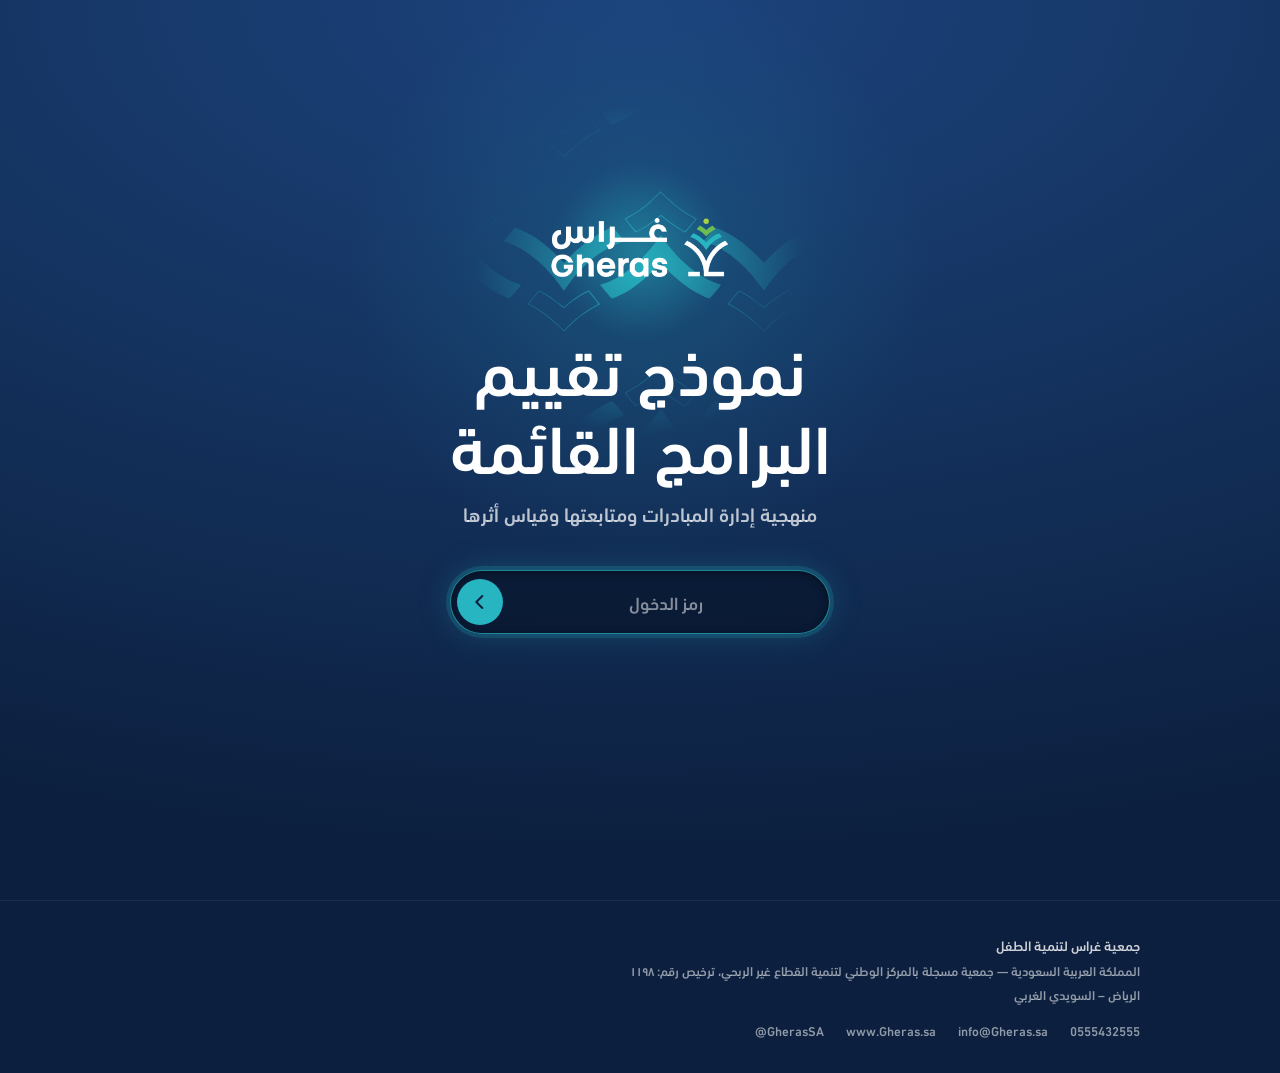
==== commit 0af709ce: "Show the pattern only inside the pointer light on gate and closing screens Co-Authored-By: Claude Op" ====
--- a/public/index.html
+++ b/public/index.html
@@ -47,7 +47,6 @@
 
     <!-- الدخول -->
     <section class="screen stage" id="screenGate">
-      <div class="stage-pattern" aria-hidden="true"></div>
       <div class="stage-light" aria-hidden="true"></div>
       <div class="stage-inner">
         <div class="stage-logo">
@@ -76,7 +75,6 @@
 
     <!-- الخاتمة -->
     <section class="screen stage" id="screenDone" hidden>
-      <div class="stage-pattern" aria-hidden="true"></div>
       <div class="stage-light" aria-hidden="true"></div>
       <div class="stage-inner">
         <svg class="done-mark" viewBox="0 0 120 120" aria-hidden="true">
--- a/public/styles.css
+++ b/public/styles.css
@@ -164,16 +164,11 @@
   content: ""; position: absolute; inset: 0; z-index: -1; pointer-events: none;
   background: radial-gradient(circle 420px at var(--mx) var(--my), rgba(39, 181, 193, .20), rgba(39, 181, 193, .06) 45%, transparent 70%);
 }
-.stage-pattern, .stage-light {
-  position: absolute; inset: -40px; z-index: -1; pointer-events: none;
+.stage-light { /* الباترن لا يظهر إلا داخل الإضاءة */
+  position: absolute; inset: 0; z-index: -1; pointer-events: none;
   background-image: url("assets/pattern-teal.svg");
   background-size: 200px auto;
   background-repeat: repeat;
-}
-.stage-pattern { opacity: .07; }
-.stage-light {
-  inset: 0;
-  background-position: 0 0;
   -webkit-mask-image: radial-gradient(circle 230px at var(--mx) var(--my), #000 0%, rgba(0, 0, 0, .45) 38%, transparent 72%);
   mask-image: radial-gradient(circle 230px at var(--mx) var(--my), #000 0%, rgba(0, 0, 0, .45) 38%, transparent 72%);
   opacity: .9;
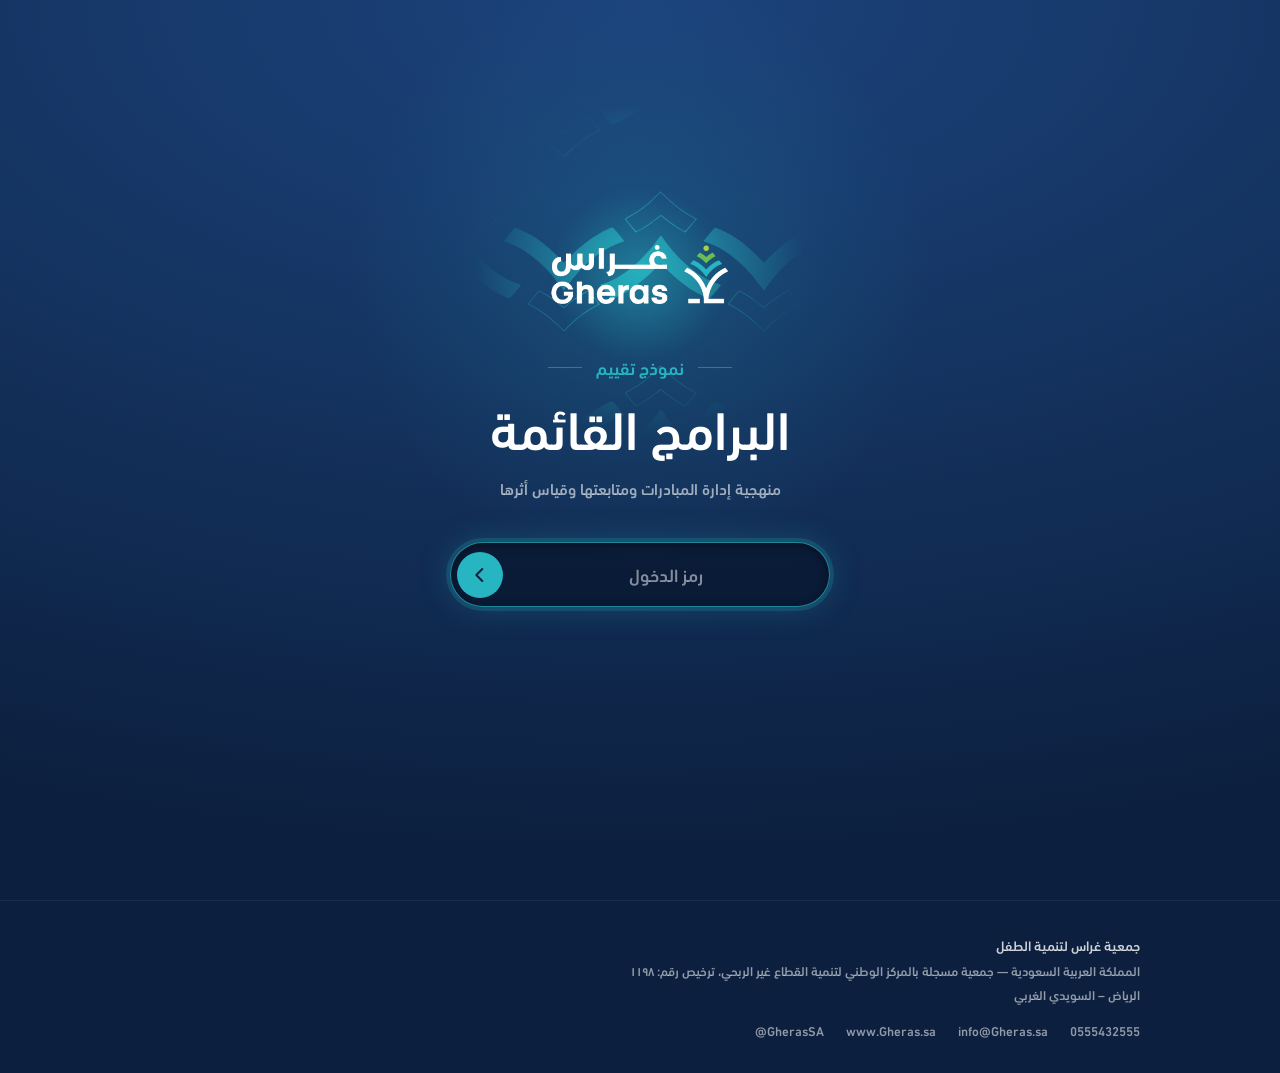
==== commit 7ed983b6: "Refine gate and closing titles: teal kicker with hairlines, single title line Co-Authored-By: Claude" ====
--- a/public/index.html
+++ b/public/index.html
@@ -53,7 +53,8 @@
           <span class="halo" aria-hidden="true"></span>
           <img src="assets/logo-white.png" alt="جمعية غراس لتنمية الطفل">
         </div>
-        <h1 class="stage-title">نموذج تقييم<br>البرامج القائمة</h1>
+        <p class="stage-kicker">نموذج تقييم</p>
+        <h1 class="stage-title">البرامج القائمة</h1>
         <p class="stage-sub">منهجية إدارة المبادرات ومتابعتها وقياس أثرها</p>
         <form class="gate-form" id="gateForm" autocomplete="off" novalidate>
           <label class="sr-only" for="accessCode">رمز الدخول</label>
@@ -81,7 +82,8 @@
           <circle cx="60" cy="60" r="54" fill="none" stroke-width="5"/>
           <path d="M38 62 L54 78 L84 46" fill="none" stroke-width="7" stroke-linecap="round" stroke-linejoin="round"/>
         </svg>
-        <h1 class="stage-title">وصل التقييم<br>شكرا لك</h1>
+        <p class="stage-kicker">وصل التقييم</p>
+        <h1 class="stage-title">شكرا لك</h1>
         <p class="stage-sub">سيراجعه قسم المتابعة وقياس الأثر عند الزيارة الميدانية</p>
         <p class="ref" id="doneRef"></p>
         <button class="btn btn-onstage" id="newBtn" type="button">تقييم برنامج آخر</button>
--- a/public/styles.css
+++ b/public/styles.css
@@ -185,8 +185,15 @@
   transform: translate(var(--hx, 0px), var(--hy, 0px));
   transition: transform .2s linear;
 }
-.stage-title { font-size: clamp(38px, 7vw, 68px); line-height: 1.15; margin: 0 0 14px; font-weight: 500; color: #FFFFFF; }
-.stage-sub { margin: 0 auto; font-size: clamp(16px, 2.2vw, 20px); color: rgba(255, 255, 255, .72); }
+.stage-kicker {
+  display: flex; align-items: center; justify-content: center; gap: 14px;
+  margin: 0 0 10px; font-size: clamp(15px, 1.8vw, 18px); color: var(--teal);
+}
+.stage-kicker::before, .stage-kicker::after {
+  content: ""; width: 34px; height: 1px; background: rgba(39, 181, 193, .55);
+}
+.stage-title { font-size: clamp(34px, 5.4vw, 54px); line-height: 1.2; margin: 0 0 16px; font-weight: 500; color: #FFFFFF; }
+.stage-sub { margin: 0 auto; max-width: 34ch; font-size: clamp(14px, 1.6vw, 16px); line-height: 1.8; color: rgba(255, 255, 255, .6); }
 .gate-form { margin: 40px auto 0; max-width: 380px; }
 .code-well {
   display: flex; align-items: center; gap: 6px; padding: 6px;
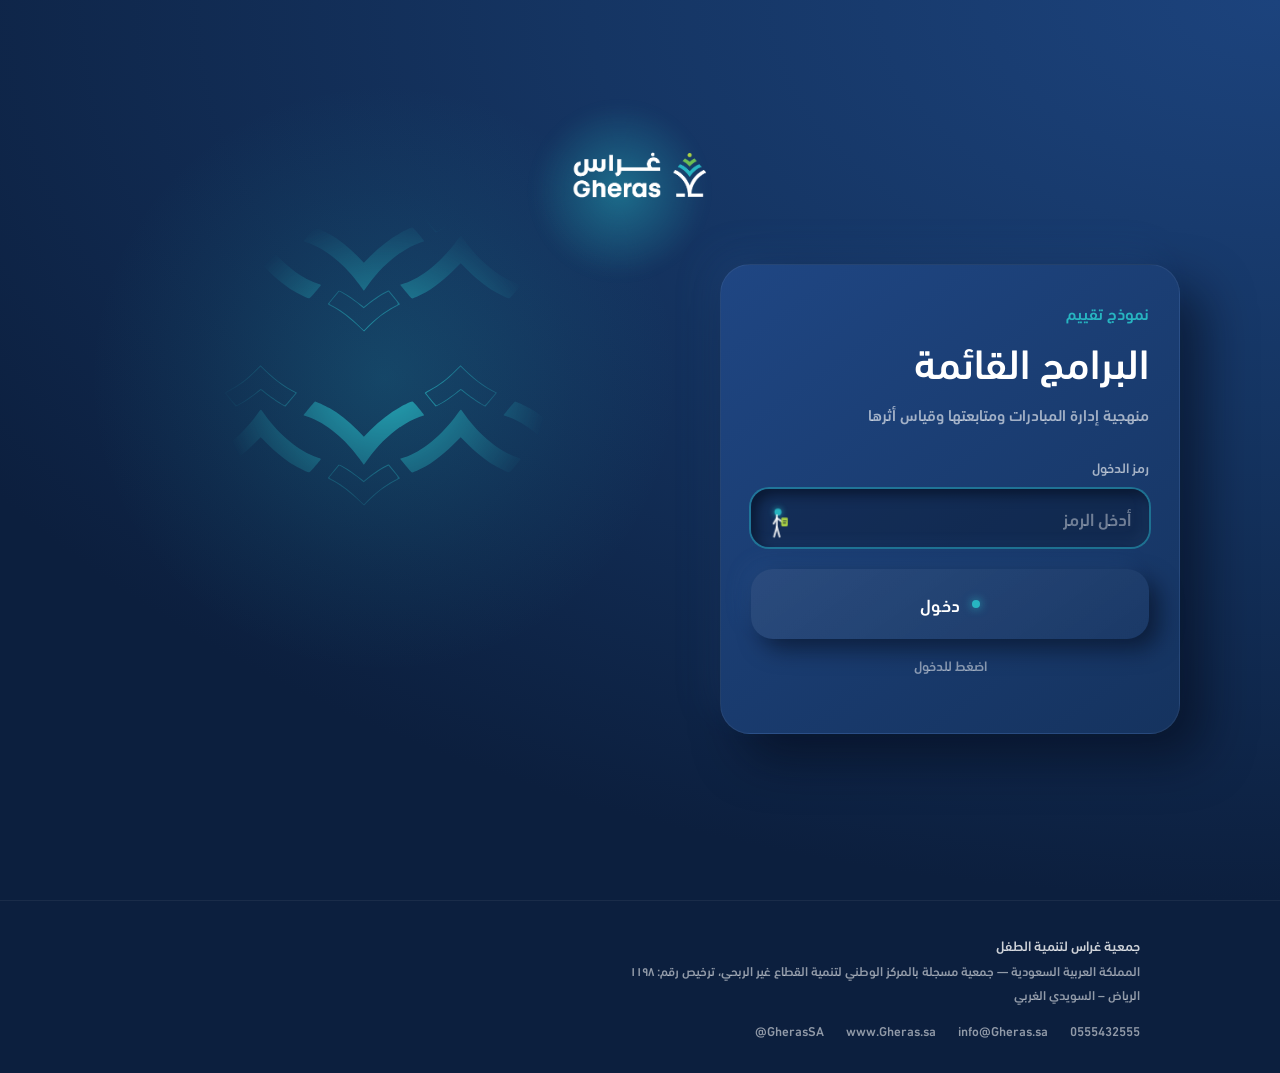
==== commit ded9aa87: "Gate: neumorphic login card with notebook figure and walk-through-the-door entry; submit: courier de" ====
--- a/public/index.html
+++ b/public/index.html
@@ -53,19 +53,39 @@
           <span class="halo" aria-hidden="true"></span>
           <img src="assets/logo-white.png" alt="جمعية غراس لتنمية الطفل">
         </div>
-        <p class="stage-kicker">نموذج تقييم</p>
-        <h1 class="stage-title">البرامج القائمة</h1>
-        <p class="stage-sub">منهجية إدارة المبادرات ومتابعتها وقياس أثرها</p>
-        <form class="gate-form" id="gateForm" autocomplete="off" novalidate>
-          <label class="sr-only" for="accessCode">رمز الدخول</label>
-          <div class="code-well">
-            <input id="accessCode" type="password" placeholder="رمز الدخول" required>
-            <button type="submit" class="code-go" aria-label="دخول">
-              <svg viewBox="0 0 24 24" width="22" height="22" aria-hidden="true"><path d="M14.5 5.5 8 12l6.5 6.5" fill="none" stroke="currentColor" stroke-width="2.2" stroke-linecap="round" stroke-linejoin="round"/></svg>
+        <div class="login-card" id="loginCard">
+          <p class="stage-kicker">نموذج تقييم</p>
+          <h1 class="stage-title">البرامج القائمة</h1>
+          <p class="stage-sub">منهجية إدارة المبادرات ومتابعتها وقياس أثرها</p>
+          <form class="gate-form" id="gateForm" autocomplete="off" novalidate>
+            <label class="login-label" for="accessCode">رمز الدخول</label>
+            <div class="code-well" id="codeWell">
+              <input id="accessCode" type="password" placeholder="أدخل الرمز" required>
+              <!-- رجل الدفتر: يرفع دفتره عند التركيز ويكتب مع كل حرف -->
+              <svg class="note-man" id="noteMan" viewBox="0 0 22 30" aria-hidden="true">
+                <circle class="head" cx="9" cy="4" r="3.2"/>
+                <path d="M9 7.5V18"/>
+                <path class="arm-back" d="M9 10 6 15"/>
+                <g class="arm-note"><path d="M9 10l5 3.5"/><rect class="notebook" x="13" y="9.5" width="6" height="8" rx="1"/><path class="pen" d="M15 12.5h2.5M15 14.5h2"/></g>
+                <path class="leg" d="M9 18 6.5 27"/><path class="leg" d="M9 18l2.5 9"/>
+              </svg>
+            </div>
+            <button type="submit" class="portal-btn" id="portalBtn">
+              <span class="btn-label" id="btnLabel"><i class="dot"></i><span id="btnText">دخول</span></span>
+              <span class="portal-scene" aria-hidden="true">
+                <span class="ground"></span>
+                <span class="door"><span class="door-light"></span><span class="door-panel"><i></i></span></span>
+                <svg class="walker" id="walker" viewBox="0 0 16 30">
+                  <circle class="head" cx="8" cy="4" r="3.2"/>
+                  <path d="M8 7.5V18"/><path class="arm arm-a" d="M8 10 5.5 15.5"/><path class="arm arm-b" d="M8 10l2.5 5.5"/>
+                  <path class="leg leg-a" d="M8 18 5 27"/><path class="leg leg-b" d="M8 18l3 9"/>
+                </svg>
+              </span>
             </button>
-          </div>
-          <p class="form-msg" id="gateMsg" role="alert"></p>
-        </form>
+            <p class="portal-caption" id="portalCaption">اضغط للدخول</p>
+            <p class="form-msg" id="gateMsg" role="alert"></p>
+          </form>
+        </div>
       </div>
     </section>
 
@@ -100,12 +120,45 @@
     </div>
   </nav>
 
-  <!-- نافذة الإرسال -->
+  <!-- نافذة الإرسال: مشهد التوصيل -->
   <div class="overlay" id="overlay" hidden>
-    <div class="overlay-card" role="status" aria-live="polite">
-      <div class="spinner" aria-hidden="true"></div>
-      <p id="overlayText">جار الإرسال…</p>
-      <div class="bar"><span id="overlayBar"></span></div>
+    <div class="courier-wrap" role="status" aria-live="polite">
+      <div class="courier-pill" id="courierPill">
+        <span class="btn-label"><i class="dot"></i><span>إرسال التقييم</span></span>
+        <div class="courier-scene" aria-hidden="true">
+          <span class="ground"></span>
+          <svg class="sender" id="sender" viewBox="0 0 16 30">
+            <circle class="head" cx="8" cy="4" r="3.2"/>
+            <path d="M8 7.5V18"/>
+            <path class="arm arm-r" d="M8 10.5 12 14"/><path class="arm arm-l" d="M8 10.5 4.5 15"/>
+            <path class="leg leg-a" d="M8 18 5 27"/><path class="leg leg-b" d="M8 18l3 9"/>
+          </svg>
+          <span class="parcel" id="parcel"><i></i></span>
+          <div class="scooter" id="scooter">
+            <span class="speed"><i></i><i></i><i></i></span>
+            <svg viewBox="0 0 120 54">
+              <rect class="rack" x="6" y="22" width="34" height="14" rx="3"/>
+              <rect class="stripe" x="10" y="27" width="10" height="2.4" rx="1.2"/>
+              <path class="deck" d="M24 41h70"/>
+              <rect class="seatbox" x="44" y="27" width="24" height="9" rx="4.5"/>
+              <path class="body" d="M66 36c8 0 14-1 20-6"/>
+              <rect class="lamp" x="62" y="31" width="13" height="4" rx="2"/>
+              <path class="stem" d="M94 41 88 14M84 14h8"/>
+              <g class="rider">
+                <circle class="head" cx="58" cy="7" r="3.6"/>
+                <path d="M57.5 11 55 26"/>
+                <path d="M55 26h9l2 9"/>
+                <path d="M57 15 87 15"/>
+                <path class="rider-wave" d="M57 13.5l7-7"/>
+              </g>
+              <circle class="wheel" cx="22" cy="44" r="7"/><circle class="hub" cx="22" cy="44" r="2.4"/>
+              <circle class="wheel" cx="96" cy="44" r="7"/><circle class="hub" cx="96" cy="44" r="2.4"/>
+            </svg>
+          </div>
+        </div>
+      </div>
+      <p class="courier-label" id="overlayText">جار الإرسال…</p>
+      <div class="bar" id="courierBar"><span id="overlayBar"></span></div>
     </div>
   </div>
 
--- a/public/styles.css
+++ b/public/styles.css
@@ -38,6 +38,7 @@
   --inset: inset 0 2px 4px rgba(20, 33, 58, .07);
   --knob: 0 2px 6px rgba(20, 33, 58, .14), inset 0 1px 0 #FFFFFF;
   --glow: 0 0 0 4px rgba(28, 67, 125, .14);
+  --neu-out: 12px 12px 26px rgba(150, 165, 190, .45), -12px -12px 26px rgba(255, 255, 255, .95);
   --tt-track: #DCE3EE;
   --tt-knob: #FFFFFF;
   --tt-man: #14213A;
@@ -75,6 +76,7 @@
     --inset: inset 0 2px 6px rgba(0, 0, 0, .55);
     --knob: 0 4px 10px rgba(0, 0, 0, .5), inset 0 1px 0 rgba(255, 255, 255, .06);
     --glow: 0 0 0 4px rgba(39, 181, 193, .16), 0 0 22px rgba(39, 181, 193, .35);
+    --neu-out: 12px 12px 26px rgba(0, 0, 0, .5), -10px -10px 22px rgba(255, 255, 255, .035);
     --tt-track: #0E1726;
     --tt-knob: #1A2840;
     --tt-man: #EEF2F8;
@@ -102,6 +104,7 @@
   --inset: inset 0 2px 6px rgba(0, 0, 0, .55);
   --knob: 0 4px 10px rgba(0, 0, 0, .5), inset 0 1px 0 rgba(255, 255, 255, .06);
   --glow: 0 0 0 4px rgba(39, 181, 193, .16), 0 0 22px rgba(39, 181, 193, .35);
+  --neu-out: 12px 12px 26px rgba(0, 0, 0, .5), -10px -10px 22px rgba(255, 255, 255, .035);
   --tt-track: #0E1726;
   --tt-knob: #1A2840;
   --tt-man: #EEF2F8;
@@ -155,10 +158,10 @@
   --mx: 50%; --my: 32%;
   position: relative; overflow: hidden; isolation: isolate;
   min-height: 100svh;
-  display: grid; place-items: center; text-align: center;
+  display: grid; align-items: center; justify-items: center; text-align: start;
   padding: 72px var(--gutter) 96px;
   color: #FFFFFF;
-  background: radial-gradient(130% 95% at 50% 0%, var(--stage-a) 0%, #153563 42%, var(--stage-b) 100%);
+  background: radial-gradient(120% 100% at 100% 0%, var(--stage-a) 0%, #153563 45%, var(--stage-b) 100%);
 }
 .stage::before { /* الإضاءة التي تتبع المؤشر */
   content: ""; position: absolute; inset: 0; z-index: -1; pointer-events: none;
@@ -173,9 +176,10 @@
   mask-image: radial-gradient(circle 230px at var(--mx) var(--my), #000 0%, rgba(0, 0, 0, .45) 38%, transparent 72%);
   opacity: .9;
 }
-.stage-inner { position: relative; max-width: 640px; width: 100%; animation: rise .9s var(--ease-out) both; }
+.stage-inner { position: relative; width: min(1080px, 100%); display: grid; justify-items: start; animation: rise .9s var(--ease-out) both; }
+.stage-inner > * { max-width: 460px; }
 @keyframes rise { from { opacity: 0; transform: translateY(18px); } to { opacity: 1; transform: none; } }
-.stage-logo { position: relative; width: 200px; margin: 0 auto 34px; }
+.stage-logo { position: relative; width: 150px; margin: 0 0 56px; justify-self: center; }
 .stage-logo img { position: relative; width: 100%; }
 .halo {
   position: absolute; width: 180px; height: 180px; border-radius: 50%;
@@ -186,45 +190,105 @@
   transition: transform .2s linear;
 }
 .stage-kicker {
-  display: flex; align-items: center; justify-content: center; gap: 14px;
-  margin: 0 0 10px; font-size: clamp(15px, 1.8vw, 18px); color: var(--teal);
-}
-.stage-kicker::before, .stage-kicker::after {
-  content: ""; width: 34px; height: 1px; background: rgba(39, 181, 193, .55);
-}
-.stage-title { font-size: clamp(34px, 5.4vw, 54px); line-height: 1.2; margin: 0 0 16px; font-weight: 500; color: #FFFFFF; }
-.stage-sub { margin: 0 auto; max-width: 34ch; font-size: clamp(14px, 1.6vw, 16px); line-height: 1.8; color: rgba(255, 255, 255, .6); }
-.gate-form { margin: 40px auto 0; max-width: 380px; }
+  margin: 0 0 6px; font-size: clamp(15px, 1.7vw, 17px); color: var(--teal);
+}
+.stage-title { font-size: clamp(36px, 5vw, 52px); line-height: 1.25; margin: 0 0 14px; font-weight: 500; color: #FFFFFF; }
+.stage-sub { margin: 0; max-width: 34ch; font-size: clamp(14px, 1.6vw, 16px); line-height: 1.8; color: rgba(255, 255, 255, .6); }
+/* بطاقة الدخول (نيومورفيزم كحلي) */
+.login-card {
+  position: relative; width: min(460px, 100%);
+  padding: 34px 30px 26px; border-radius: 30px;
+  background: linear-gradient(145deg, #1F4683, #15335F);
+  border: 1px solid rgba(255, 255, 255, .06);
+  box-shadow: 24px 24px 48px rgba(3, 10, 24, .55), -14px -14px 36px rgba(70, 120, 190, .10);
+  transition: transform .5s var(--ease-out), opacity .45s var(--ease);
+}
+.login-card.card-hide { transform: scale(.92) translateY(20px); opacity: 0; pointer-events: none; }
+.login-card .stage-title { font-size: clamp(30px, 4.2vw, 42px); }
+.login-card.shake { animation: shake .45s; }
+@keyframes shake { 20%, 60% { transform: translateX(-8px); } 40%, 80% { transform: translateX(8px); } }
+.gate-form { margin: 26px 0 0; }
+.login-label { display: block; font-size: 14px; color: rgba(255, 255, 255, .62); margin: 0 0 10px; }
 .code-well {
-  display: flex; align-items: center; gap: 6px; padding: 6px;
-  background: rgba(6, 16, 34, .55);
-  border: 1px solid rgba(255, 255, 255, .10);
-  border-radius: 980px;
-  box-shadow: inset 0 2px 8px rgba(0, 0, 0, .45), 0 20px 40px rgba(0, 0, 0, .25);
-  transition: border-color .25s, box-shadow .25s;
-}
-.code-well:focus-within { border-color: rgba(39, 181, 193, .7); box-shadow: inset 0 2px 8px rgba(0, 0, 0, .45), 0 0 0 4px rgba(39, 181, 193, .18), 0 0 32px rgba(39, 181, 193, .25); }
+  position: relative; height: 58px; border-radius: 18px;
+  background: rgba(5, 14, 30, .35);
+  box-shadow: inset 6px 6px 12px rgba(3, 10, 24, .55), inset -5px -5px 12px rgba(80, 130, 200, .10);
+  transition: box-shadow .3s;
+}
+.code-well:focus-within { box-shadow: inset 6px 6px 12px rgba(3, 10, 24, .55), inset -5px -5px 12px rgba(80, 130, 200, .10), 0 0 0 2px rgba(39, 181, 193, .45); }
 .code-well input {
-  flex: 1; min-width: 0; border: 0; outline: 0; background: transparent; color: #FFFFFF;
-  font-size: 18px; padding: 10px 18px; text-align: center; letter-spacing: .08em;
-}
-.code-well input::placeholder { color: rgba(255, 255, 255, .5); letter-spacing: 0; }
-.code-go {
-  width: 46px; height: 46px; flex: none; border-radius: 50%; border: 0; cursor: pointer;
-  background: var(--teal); color: #0C1F3E; display: grid; place-items: center;
-  box-shadow: 0 0 0 0 rgba(39, 181, 193, .5);
-  transition: transform .15s, box-shadow .3s;
-}
-.code-go:hover { box-shadow: 0 0 0 6px rgba(39, 181, 193, .18), 0 0 24px rgba(39, 181, 193, .45); }
-.code-go:active { transform: scale(.93); }
-.form-msg { min-height: 26px; margin: 12px 0 0; font-size: 15px; color: #FFB4AE; }
-.stage.shake .code-well { animation: shake .45s; }
-@keyframes shake { 20%, 60% { transform: translateX(-8px); } 40%, 80% { transform: translateX(8px); } }
-.done-mark { width: 104px; height: 104px; margin: 0 auto 26px; }
+  width: 100%; height: 100%; border: 0; outline: 0; background: transparent; color: #FFFFFF;
+  font-size: 18px; padding-block: 0; padding-right: 18px; padding-left: 54px; text-align: start; letter-spacing: .12em;
+}
+.code-well input::placeholder { color: rgba(255, 255, 255, .4); letter-spacing: 0; }
+
+/* الرجل والدفتر داخل الخانة */
+.note-man {
+  position: absolute; left: 16px; bottom: 7px; width: 24px; height: 33px; overflow: visible;
+  fill: none; stroke: rgba(255, 255, 255, .85); stroke-width: 1.7; stroke-linecap: round; stroke-linejoin: round;
+  pointer-events: none;
+}
+.note-man .head, .walker .head, .sender .head, .rider .head { fill: var(--teal); stroke: none; filter: drop-shadow(0 0 3px rgba(39, 181, 193, .9)); }
+.note-man .arm-note { transform-origin: 9px 10px; transform: rotate(62deg); transition: transform .45s cubic-bezier(.34, 1.56, .64, 1); }
+.note-man .notebook { fill: var(--lime); stroke: none; }
+.note-man .pen { stroke: #0C1F3E; stroke-width: 1; opacity: .7; }
+.note-man .head { transition: transform .4s var(--ease-out); transform-origin: 9px 4px; }
+.code-well:focus-within .note-man .arm-note { transform: rotate(0deg); }
+.code-well:focus-within .note-man .head { transform: translate(1px, .5px); }
+.note-man.write .arm-note { animation: scribble .26s ease-in-out; }
+.note-man.write .pen { animation: penline .26s steps(2) ; }
+@keyframes scribble { 0% { transform: rotate(0); } 40% { transform: rotate(-7deg) translateY(-.6px); } 100% { transform: rotate(0); } }
+@keyframes penline { 50% { opacity: .2; } }
+.login-card.shake .note-man .head { animation: nope .45s; }
+@keyframes nope { 25%, 75% { transform: translateX(-1.2px); } 50% { transform: translateX(1.2px); } }
+
+/* زر البوابة */
+.portal-btn {
+  position: relative; display: block; width: 100%; height: 70px; margin: 22px 0 0; padding: 0;
+  border: 0; border-radius: 22px; cursor: pointer; overflow: hidden; color: #FFFFFF;
+  background: linear-gradient(145deg, rgba(255, 255, 255, .07), rgba(255, 255, 255, .02));
+  box-shadow: 10px 10px 22px rgba(3, 10, 24, .55), -8px -8px 20px rgba(70, 120, 190, .12);
+  transition: box-shadow .3s, transform .15s;
+}
+.portal-btn:hover { box-shadow: 10px 10px 22px rgba(3, 10, 24, .55), -8px -8px 20px rgba(70, 120, 190, .12), 0 0 0 1px rgba(39, 181, 193, .35); }
+.portal-btn:active { transform: scale(.99); }
+.portal-btn.playing { cursor: default; box-shadow: inset 6px 6px 14px rgba(3, 10, 24, .5), inset -5px -5px 12px rgba(80, 130, 200, .10); }
+.btn-label { position: absolute; inset: 0; display: flex; align-items: center; justify-content: center; gap: 12px; font-size: 18px; letter-spacing: .02em; transition: opacity .25s, transform .3s; }
+.btn-label .dot { width: 8px; height: 8px; border-radius: 50%; background: var(--teal); box-shadow: 0 0 10px rgba(39, 181, 193, .9); }
+.playing .btn-label { opacity: 0; transform: translateY(-6px); }
+.portal-scene { position: absolute; inset: 0; direction: ltr; opacity: 0; transition: opacity .3s .1s; }
+.playing .portal-scene { opacity: 1; }
+.portal-scene .ground { position: absolute; left: 12%; right: 12%; bottom: 15px; height: 1.5px; background: rgba(255, 255, 255, .22); border-radius: 2px; }
+.door { position: absolute; left: 50%; bottom: 15px; width: 28px; height: 44px; margin-left: -14px; border: 2px solid rgba(255, 255, 255, .6); border-bottom: 0; border-radius: 4px 4px 0 0; }
+.door-light { position: absolute; inset: 0; background: radial-gradient(ellipse at 50% 60%, #8FE6EE, var(--teal) 55%, rgba(39, 181, 193, .2)); opacity: 0; transition: opacity .35s; }
+.door-panel { position: absolute; inset: 0; background: #2A5592; transform-origin: left center; transition: transform .45s var(--ease-out); }
+.door-panel i { position: absolute; right: 4px; top: 50%; width: 3px; height: 3px; border-radius: 50%; background: var(--teal); }
+.door.open .door-light { opacity: 1; }
+.door.open { box-shadow: 0 0 22px rgba(39, 181, 193, .55); }
+.door.open .door-panel { transform: scaleX(.16); }
+.walker {
+  position: absolute; bottom: 15px; left: 16%; width: 19px; height: 36px; overflow: visible;
+  fill: none; stroke: rgba(255, 255, 255, .92); stroke-width: 1.9; stroke-linecap: round; stroke-linejoin: round;
+  transition: left 1.15s linear, transform .4s var(--ease), opacity .4s;
+}
+.walker .leg, .sender .leg { transform-origin: 8px 18px; }
+.walker .arm { transform-origin: 8px 10px; }
+.walker.walking .arm-a { animation: legA .3s ease-in-out infinite alternate-reverse; }
+.walker.walking .arm-b { animation: legA .3s ease-in-out infinite alternate; }
+.walker.walking .leg-a, .sender.walking .leg-a { animation: legA .3s ease-in-out infinite alternate; }
+.walker.walking .leg-b, .sender.walking .leg-b { animation: legA .3s ease-in-out infinite alternate-reverse; }
+.walker.at-door { left: calc(50% - 30px); }
+.walker.enter { left: calc(50% - 9px); transform: scale(.7); opacity: 0; transition: left .45s linear, transform .45s .1s, opacity .35s .15s; }
+.walker.bump { left: calc(50% - 36px); transition: left .15s ease-out; }
+.walker.back { left: 16%; transform: scaleX(-1); transition: left .9s linear; }
+.portal-caption { text-align: center; font-size: 14px; color: rgba(255, 255, 255, .5); margin: 14px 0 0; transition: opacity .2s; }
+.portal-caption.hide { opacity: 0; }
+.form-msg { min-height: 24px; margin: 6px 0 0; font-size: 15px; color: #FFB4AE; text-align: center; }
+.done-mark { width: 84px; height: 84px; margin: 0 0 30px; }
 .done-mark circle { stroke: var(--teal); stroke-dasharray: 340; stroke-dashoffset: 340; animation: draw 1s var(--ease-out) forwards; }
 .done-mark path { stroke: var(--green); stroke-dasharray: 80; stroke-dashoffset: 80; animation: draw .6s .7s var(--ease-out) forwards; }
 @keyframes draw { to { stroke-dashoffset: 0; } }
-.ref { color: rgba(255, 255, 255, .6); font-size: 15px; margin: 22px 0 30px; }
+.ref { color: rgba(255, 255, 255, .6); font-size: 15px; margin: 18px 0 28px; }
 .ref bdi { color: #FFFFFF; letter-spacing: .04em; }
 .btn-onstage { background: transparent; color: #FFFFFF; box-shadow: inset 0 0 0 1.5px rgba(255, 255, 255, .45); }
 .btn-onstage:hover { box-shadow: inset 0 0 0 1.5px var(--teal), 0 0 24px rgba(39, 181, 193, .3); }
@@ -493,13 +557,69 @@
 .dock .btn-primary { min-width: 130px; }
 
 /* النافذة والتنبيه */
-.overlay { position: fixed; inset: 0; z-index: 60; background: color-mix(in srgb, var(--bg) 80%, transparent); display: grid; place-items: center; padding: var(--gutter); }
-.overlay-card { background: var(--surface); border-radius: var(--radius-xl); box-shadow: var(--raise); padding: 34px 38px; text-align: center; width: min(380px, 100%); }
-.overlay-card p { margin: 18px 0 14px; font-size: 17px; }
-.spinner { width: 40px; height: 40px; margin: 0 auto; border-radius: 50%; border: 3px solid var(--line-soft); border-top-color: var(--teal); animation: spin .9s linear infinite; }
-@keyframes spin { to { transform: rotate(360deg); } }
-.bar { height: 4px; background: var(--line-soft); border-radius: 4px; overflow: hidden; }
-.bar span { display: block; height: 100%; width: 0; background: var(--teal); transition: width .4s var(--ease); }
+/* مشهد التوصيل أثناء الإرسال */
+.overlay { position: fixed; inset: 0; z-index: 60; background: var(--bg); display: grid; place-items: center; padding: var(--gutter); }
+.courier-wrap { width: min(540px, 100%); display: flex; flex-direction: column; align-items: center; }
+.courier-pill {
+  position: relative; width: 100%; height: 128px; border-radius: 34px; overflow: hidden;
+  background: var(--bg); box-shadow: var(--neu-out);
+}
+.courier-pill .btn-label { color: var(--ink-2); }
+.courier-pill.playing .btn-label { opacity: 0; transform: translateY(-6px); }
+.courier-scene { position: absolute; inset: 0; direction: ltr; opacity: 0; transition: opacity .35s .1s; }
+.courier-pill.playing .courier-scene { opacity: 1; }
+.courier-scene .ground { position: absolute; left: 7%; right: 7%; bottom: 27px; height: 1.5px; border-radius: 2px; background: var(--line); }
+.sender {
+  position: absolute; left: 12%; bottom: 27px; width: 18px; height: 34px; overflow: visible;
+  fill: none; stroke: var(--ink-2); stroke-width: 1.8; stroke-linecap: round;
+  transition: left 1.1s linear;
+}
+.sender .arm { transform-origin: 8px 10.5px; transition: transform .35s var(--ease-out); }
+.parcel {
+  position: absolute; left: calc(12% + 13px); bottom: 42px; width: 17px; height: 14px; border-radius: 2.5px;
+  background: var(--lime); box-shadow: inset 0 -2px 0 rgba(0, 0, 0, .12);
+  transition: left 1.1s linear, bottom .3s;
+}
+.parcel::before, .parcel::after { content: ""; position: absolute; background: var(--green); }
+.parcel::before { left: 50%; top: 0; bottom: 0; width: 3px; margin-left: -1.5px; }
+.parcel::after { top: 4px; left: 0; right: 0; height: 2.5px; }
+.scooter { position: absolute; left: 48%; bottom: 22px; width: 136px; height: 61px; transition: left 1s cubic-bezier(.55, 0, .9, .45); }
+.scooter svg { width: 100%; height: 100%; overflow: visible; display: block; }
+.scooter .rack { fill: var(--navy); stroke: rgba(255, 255, 255, .15); }
+.scooter .stripe, .scooter .lamp { fill: var(--teal); }
+.scooter .deck { stroke: var(--ink-2); stroke-width: 4.5; stroke-linecap: round; fill: none; }
+.scooter .seatbox { fill: var(--navy); }
+.scooter .body { stroke: var(--navy); stroke-width: 5; stroke-linecap: round; fill: none; }
+.scooter .stem { stroke: var(--ink-2); stroke-width: 3.2; stroke-linecap: round; fill: none; }
+.scooter .wheel { fill: #14213A; stroke: var(--line); stroke-width: 2; }
+.scooter .hub { fill: #FFFFFF; }
+.rider { fill: none; stroke: var(--ink-2); stroke-width: 2.4; stroke-linecap: round; stroke-linejoin: round; }
+.rider-wave { opacity: 0; transform-origin: 57px 13.5px; transition: opacity .2s; }
+.scooter .speed { position: absolute; left: -34px; top: 26px; display: grid; gap: 7px; opacity: 0; transition: opacity .2s; }
+.scooter .speed i { display: block; height: 2px; border-radius: 2px; background: var(--muted); }
+.scooter .speed i:nth-child(1) { width: 18px; } .scooter .speed i:nth-child(2) { width: 26px; margin-left: -8px; } .scooter .speed i:nth-child(3) { width: 14px; }
+/* المراحل */
+.courier-pill.walk .sender { left: 31%; }
+.courier-pill.walk .parcel { left: calc(31% + 13px); }
+.courier-pill.hand .sender .arm-r { transform: rotate(-40deg); }
+.courier-pill.hand .parcel { left: calc(48% + 19px); bottom: 56px; transition: left .5s ease-in-out, bottom .5s cubic-bezier(.3, 1.8, .5, 1); }
+.courier-pill.stepback .sender { left: 25%; transition: left .5s ease-out; }
+.courier-pill.stepback .sender .arm-r { transform: none; }
+.courier-pill.idle .scooter svg { animation: idle .14s linear infinite alternate; }
+@keyframes idle { to { transform: translateY(.7px); } }
+.courier-pill.react .rider-wave { opacity: 1; animation: riderWave .22s ease-in-out infinite alternate; }
+@keyframes riderWave { from { transform: rotate(-12deg); } to { transform: rotate(18deg); } }
+.courier-pill.go .scooter { left: 115%; }
+.courier-pill.go .parcel { left: calc(115% + 19px); transition: left 1s cubic-bezier(.55, 0, .9, .45); }
+.courier-pill.go .speed { opacity: 1; animation: speed .18s linear infinite; }
+@keyframes speed { 50% { transform: translateX(-5px); opacity: .5; } }
+.courier-pill.go .sender .arm-l { animation: wave .3s ease-in-out infinite alternate; }
+@keyframes wave { from { transform: rotate(130deg); } to { transform: rotate(165deg); } }
+.courier-label { order: 3; margin: 18px 0 0; font-size: 16px; color: var(--muted); text-align: center; min-height: 26px; transition: opacity .3s; }
+.courier-label.fade { opacity: 0; }
+.bar { order: 2; direction: ltr; width: 72%; height: 9px; margin-top: 30px; border-radius: 9px; overflow: hidden; background: var(--well); box-shadow: var(--inset); transform: scaleY(0); opacity: 0; transition: transform .35s var(--ease-out), opacity .3s; }
+.bar.active { transform: scaleY(1); opacity: 1; }
+.bar span { display: block; height: 100%; width: 0; border-radius: 9px; background: linear-gradient(90deg, var(--teal), var(--green)); transition: width .6s var(--ease); }
 .toast {
   position: fixed; z-index: 70; inset-inline: 0; bottom: calc(var(--dock-h) + 20px + env(safe-area-inset-bottom, 0px));
   margin: 0 auto; width: max-content; max-width: calc(100% - 32px);
